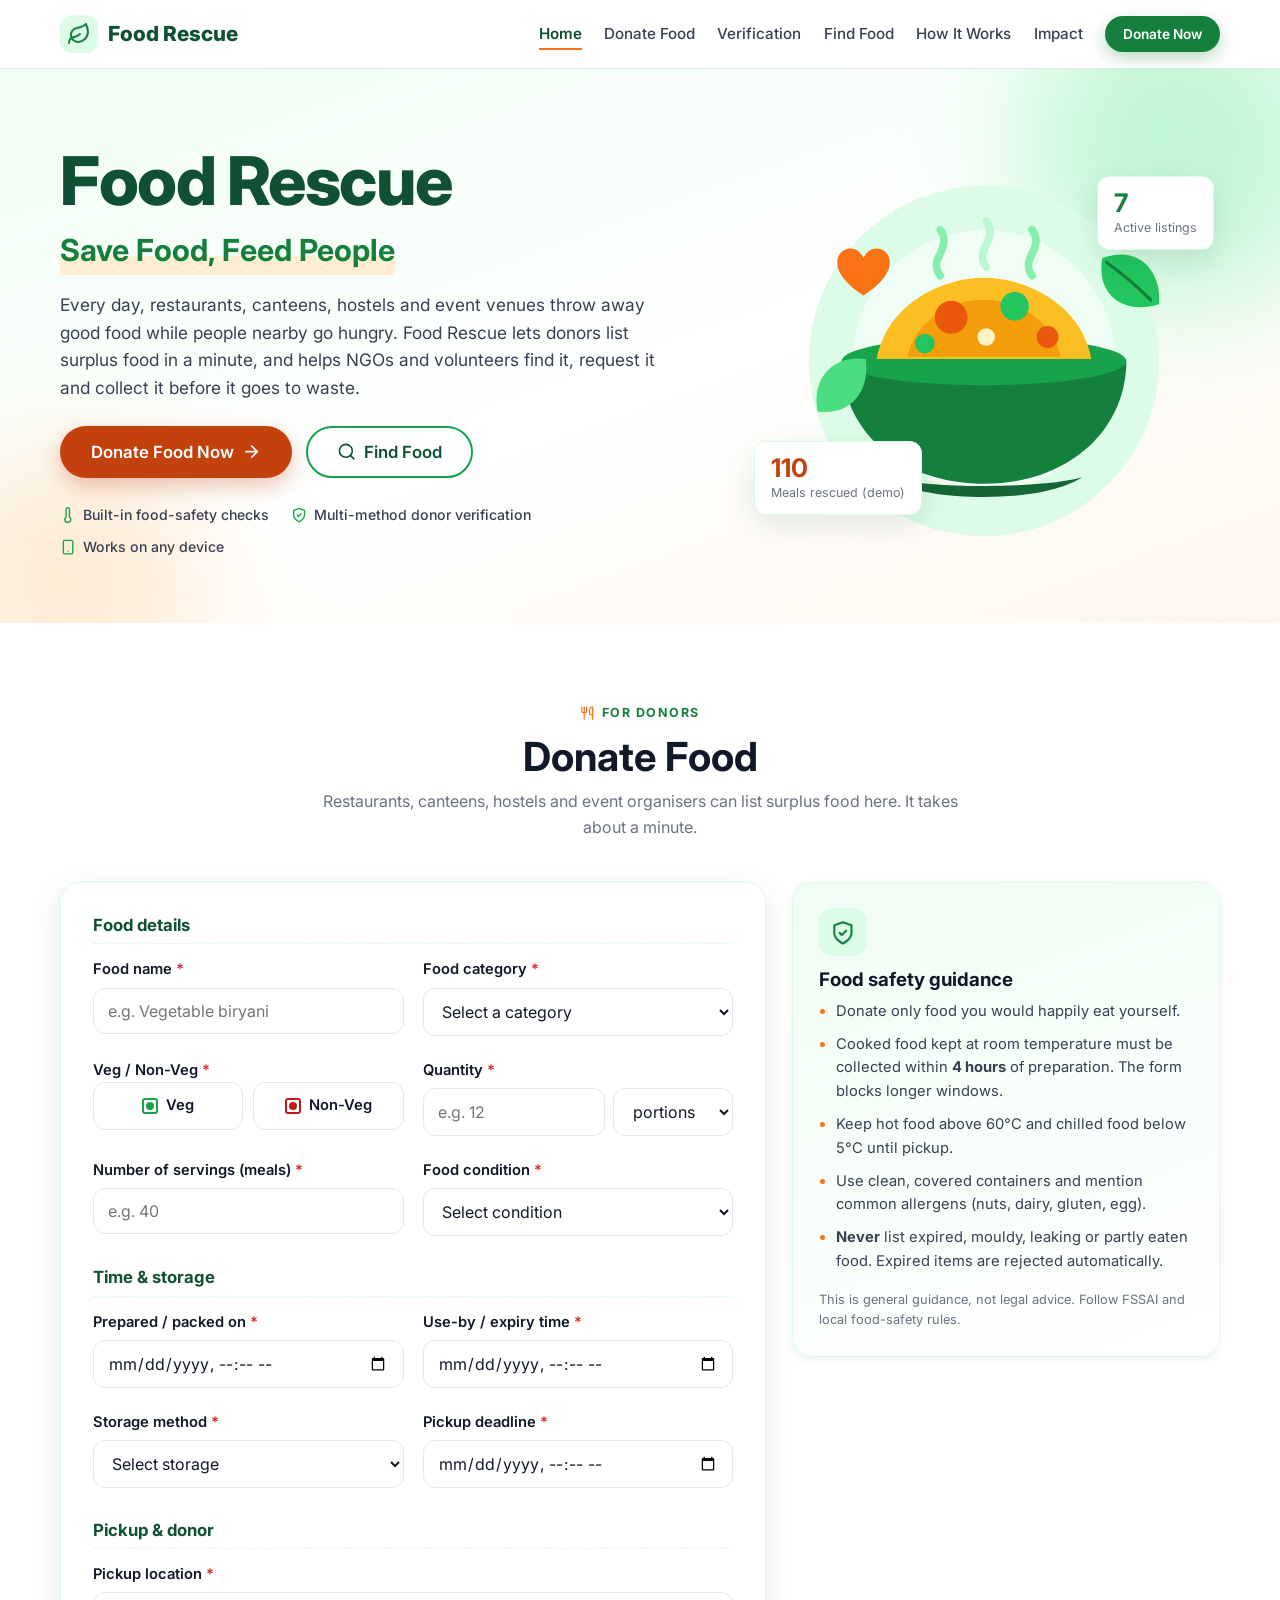
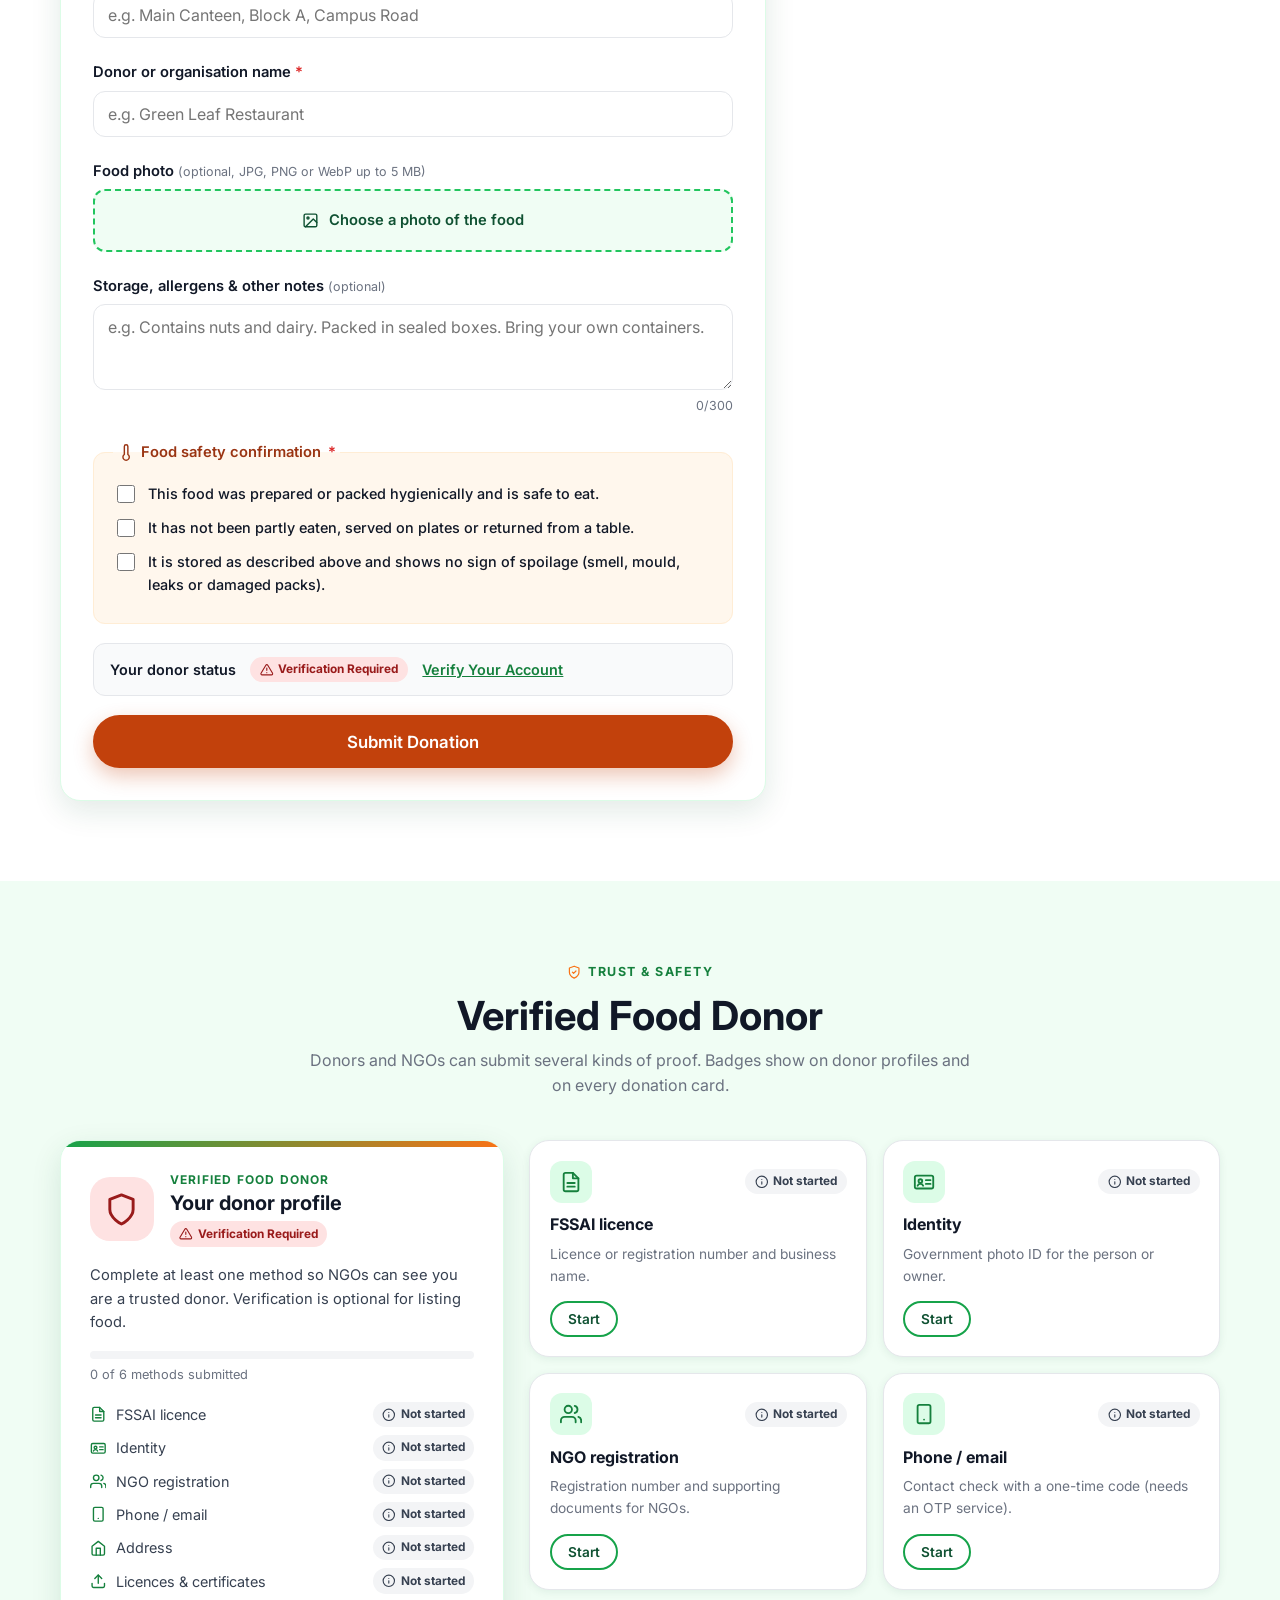
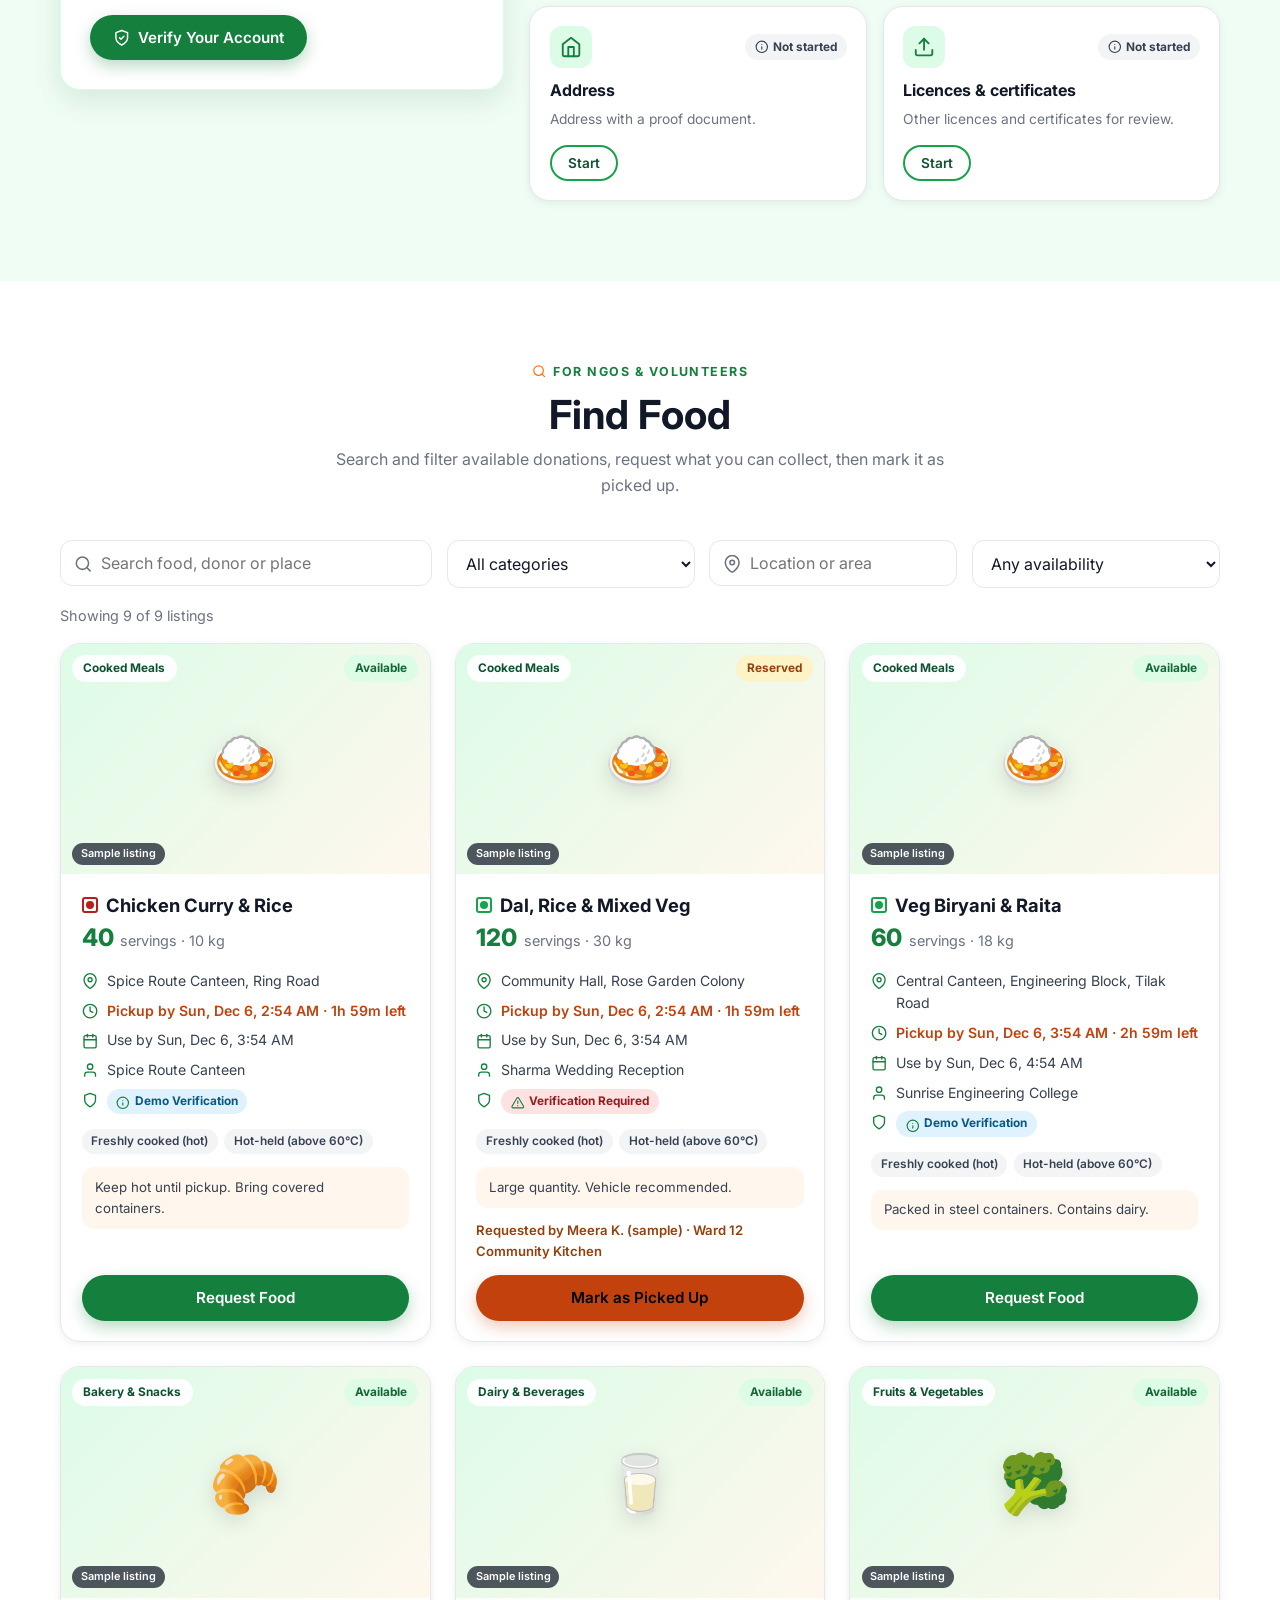
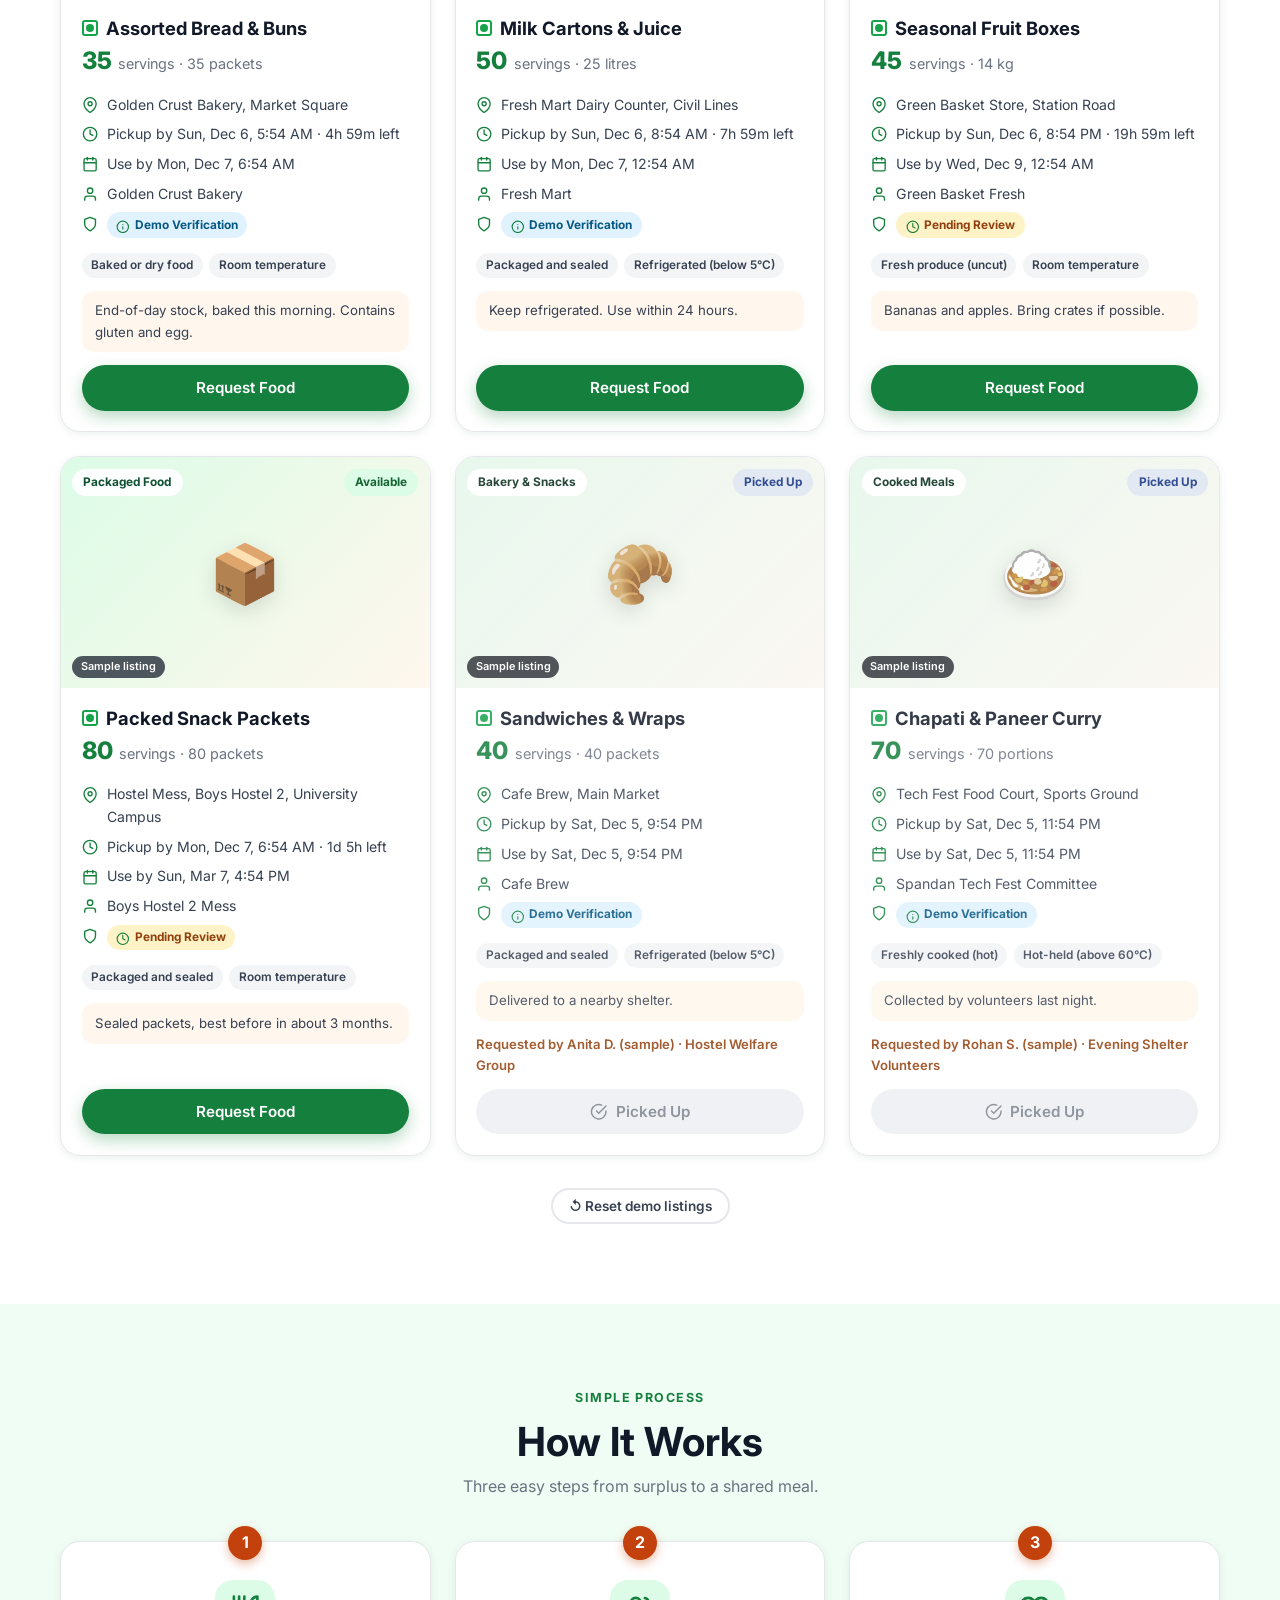
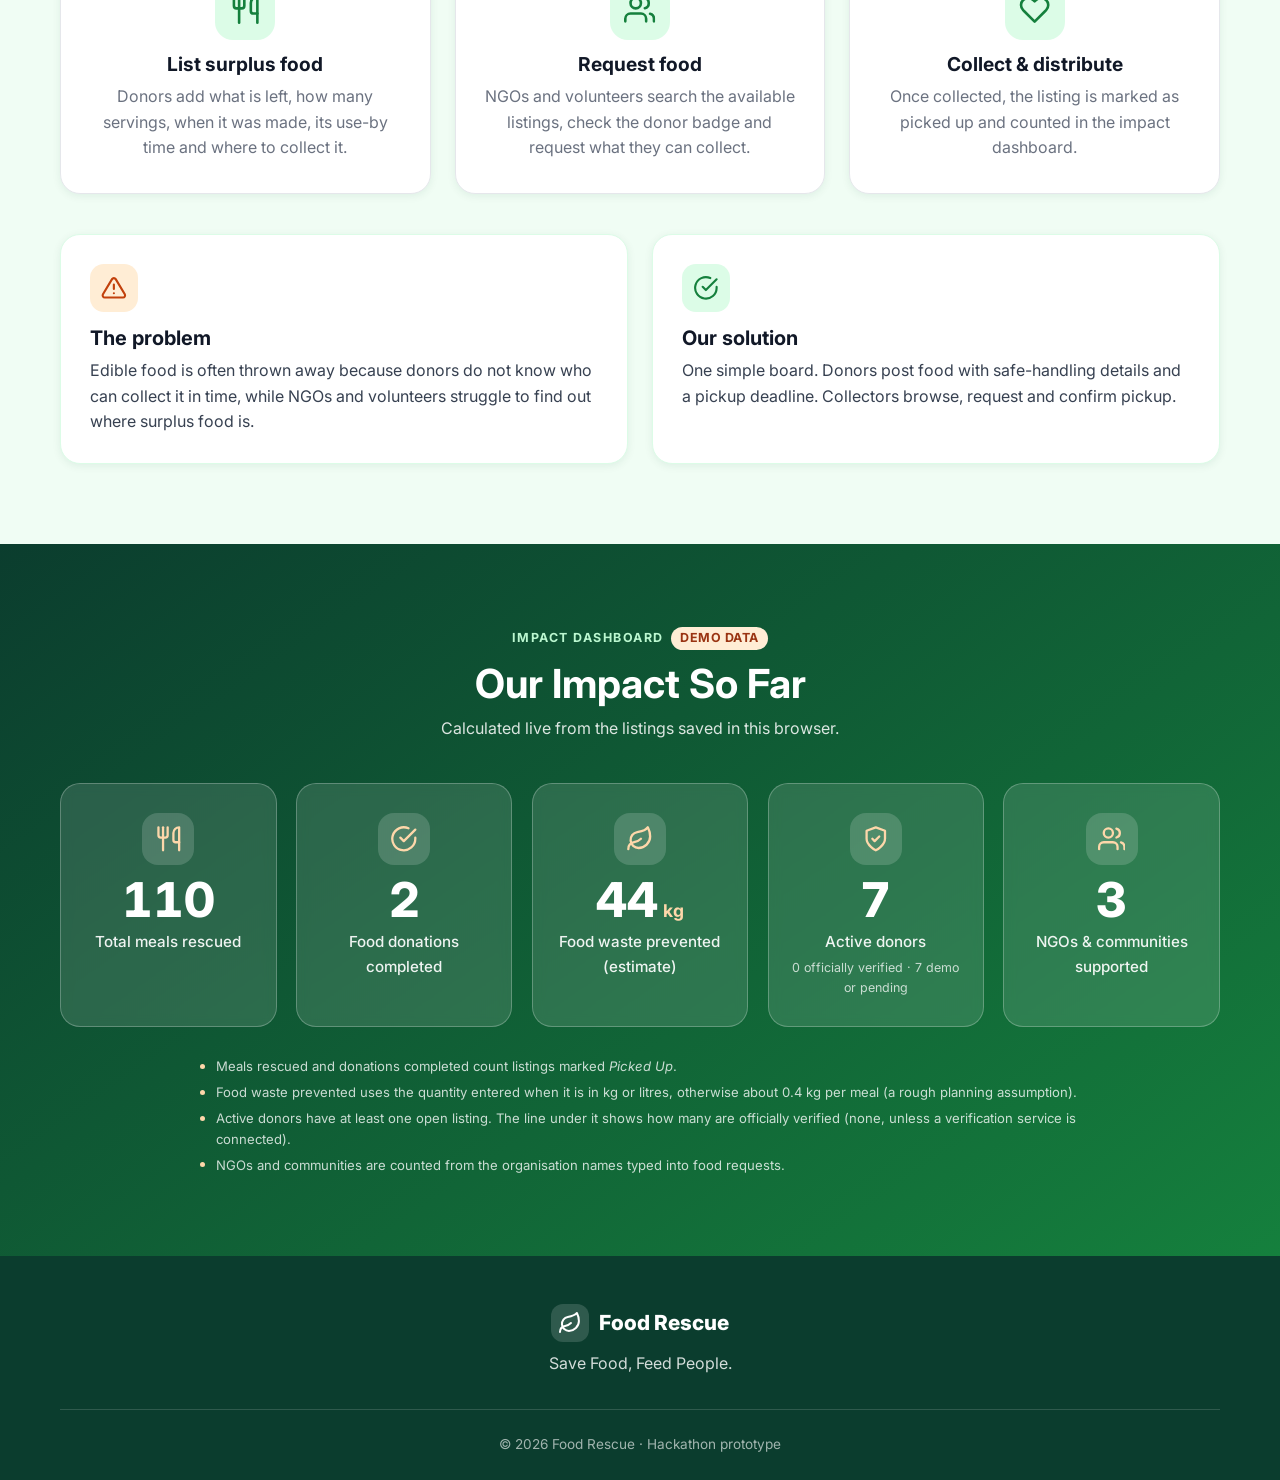
==== index.html @ 9714d9f7 "Add files via upload" ====
<!DOCTYPE html>
<html lang="en">
<head>
  <meta charset="UTF-8" />
  <meta name="viewport" content="width=device-width, initial-scale=1.0" />
  <meta name="description" content="Food Rescue - donate surplus food, verify donors and help NGOs and volunteers find food to collect. Save Food, Feed People." />
  <meta name="theme-color" content="#15803d" />
  <title>Food Rescue | Save Food, Feed People</title>

  <!-- Optional font (falls back to system fonts if offline) -->
  <link rel="preconnect" href="https://fonts.googleapis.com" />
  <link rel="preconnect" href="https://fonts.gstatic.com" crossorigin />
  <link href="https://fonts.googleapis.com/css2?family=Inter:wght@400;500;600;700;800&display=swap" rel="stylesheet" />

  <link rel="stylesheet" href="style.css" />
  <noscript><style>.reveal { opacity: 1; transform: none; }</style></noscript>
</head>
<body>

  <!-- ============ ICON SPRITE (one consistent icon set, used via <use href="#i-name">) ============ -->
  <svg width="0" height="0" style="position:absolute" aria-hidden="true" focusable="false">
    <symbol id="i-leaf" viewBox="0 0 24 24"><path d="M11 20A7 7 0 0 1 9.8 6.1C15.5 5 17 4.48 19 2c1 2 2 4.18 2 8 0 5.5-4.78 10-10 10z"/><path d="M2 21c0-3 1.85-5.36 5.08-6C9.5 14.52 12 13 13 12"/></symbol>
    <symbol id="i-utensils" viewBox="0 0 24 24"><path d="M3 2v7c0 1.1.9 2 2 2h4a2 2 0 0 0 2-2V2"/><path d="M7 2v20"/><path d="M21 15V2a5 5 0 0 0-5 5v6c0 1.1.9 2 2 2h3z"/><path d="M21 15v7"/></symbol>
    <symbol id="i-map-pin" viewBox="0 0 24 24"><path d="M21 10c0 7-9 13-9 13s-9-6-9-13a9 9 0 0 1 18 0z"/><circle cx="12" cy="10" r="3"/></symbol>
    <symbol id="i-clock" viewBox="0 0 24 24"><circle cx="12" cy="12" r="10"/><polyline points="12 6 12 12 16 14"/></symbol>
    <symbol id="i-calendar" viewBox="0 0 24 24"><rect x="3" y="4" width="18" height="18" rx="2"/><line x1="16" y1="2" x2="16" y2="6"/><line x1="8" y1="2" x2="8" y2="6"/><line x1="3" y1="10" x2="21" y2="10"/></symbol>
    <symbol id="i-user" viewBox="0 0 24 24"><path d="M20 21v-2a4 4 0 0 0-4-4H8a4 4 0 0 0-4 4v2"/><circle cx="12" cy="7" r="4"/></symbol>
    <symbol id="i-users" viewBox="0 0 24 24"><path d="M17 21v-2a4 4 0 0 0-4-4H5a4 4 0 0 0-4 4v2"/><circle cx="9" cy="7" r="4"/><path d="M23 21v-2a4 4 0 0 0-3-3.87"/><path d="M16 3.13a4 4 0 0 1 0 7.75"/></symbol>
    <symbol id="i-search" viewBox="0 0 24 24"><circle cx="11" cy="11" r="8"/><line x1="21" y1="21" x2="16.65" y2="16.65"/></symbol>
    <symbol id="i-check-circle" viewBox="0 0 24 24"><path d="M22 11.08V12a10 10 0 1 1-5.93-9.14"/><polyline points="22 4 12 14.01 9 11.01"/></symbol>
    <symbol id="i-shield" viewBox="0 0 24 24"><path d="M12 22s8-4 8-10V5l-8-3-8 3v7c0 6 8 10 8 10z"/></symbol>
    <symbol id="i-shield-check" viewBox="0 0 24 24"><path d="M12 22s8-4 8-10V5l-8-3-8 3v7c0 6 8 10 8 10z"/><polyline points="9 12 11 14 15 10"/></symbol>
    <symbol id="i-alert-triangle" viewBox="0 0 24 24"><path d="M10.29 3.86L1.82 18a2 2 0 0 0 1.71 3h16.94a2 2 0 0 0 1.71-3L13.71 3.86a2 2 0 0 0-3.42 0z"/><line x1="12" y1="9" x2="12" y2="13"/><line x1="12" y1="17" x2="12.01" y2="17"/></symbol>
    <symbol id="i-heart" viewBox="0 0 24 24"><path d="M20.84 4.61a5.5 5.5 0 0 0-7.78 0L12 5.67l-1.06-1.06a5.5 5.5 0 0 0-7.78 7.78l1.06 1.06L12 21.23l7.78-7.78 1.06-1.06a5.5 5.5 0 0 0 0-7.78z"/></symbol>
    <symbol id="i-upload" viewBox="0 0 24 24"><path d="M21 15v4a2 2 0 0 1-2 2H5a2 2 0 0 1-2-2v-4"/><polyline points="17 8 12 3 7 8"/><line x1="12" y1="3" x2="12" y2="15"/></symbol>
    <symbol id="i-file-text" viewBox="0 0 24 24"><path d="M14 2H6a2 2 0 0 0-2 2v16a2 2 0 0 0 2 2h12a2 2 0 0 0 2-2V8z"/><polyline points="14 2 14 8 20 8"/><line x1="16" y1="13" x2="8" y2="13"/><line x1="16" y1="17" x2="8" y2="17"/></symbol>
    <symbol id="i-smartphone" viewBox="0 0 24 24"><rect x="5" y="2" width="14" height="20" rx="2"/><line x1="12" y1="18" x2="12.01" y2="18"/></symbol>
    <symbol id="i-home" viewBox="0 0 24 24"><path d="M3 9l9-7 9 7v11a2 2 0 0 1-2 2H5a2 2 0 0 1-2-2z"/><polyline points="9 22 9 12 15 12 15 22"/></symbol>
    <symbol id="i-briefcase" viewBox="0 0 24 24"><rect x="2" y="7" width="20" height="14" rx="2"/><path d="M16 21V5a2 2 0 0 0-2-2h-4a2 2 0 0 0-2 2v16"/></symbol>
    <symbol id="i-id-card" viewBox="0 0 24 24"><rect x="2" y="5" width="20" height="14" rx="2"/><circle cx="8" cy="11" r="2"/><path d="M5 16c.5-1.5 1.7-2 3-2s2.5.5 3 2"/><line x1="14" y1="10" x2="19" y2="10"/><line x1="14" y1="14" x2="19" y2="14"/></symbol>
    <symbol id="i-x" viewBox="0 0 24 24"><line x1="18" y1="6" x2="6" y2="18"/><line x1="6" y1="6" x2="18" y2="18"/></symbol>
    <symbol id="i-package" viewBox="0 0 24 24"><path d="M21 16V8a2 2 0 0 0-1-1.73l-7-4a2 2 0 0 0-2 0l-7 4A2 2 0 0 0 3 8v8a2 2 0 0 0 1 1.73l7 4a2 2 0 0 0 2 0l7-4A2 2 0 0 0 21 16z"/><polyline points="3.27 6.96 12 12.01 20.73 6.96"/><line x1="12" y1="22.08" x2="12" y2="12"/></symbol>
    <symbol id="i-info" viewBox="0 0 24 24"><circle cx="12" cy="12" r="10"/><line x1="12" y1="16" x2="12" y2="12"/><line x1="12" y1="8" x2="12.01" y2="8"/></symbol>
    <symbol id="i-thermometer" viewBox="0 0 24 24"><path d="M14 14.76V3.5a2.5 2.5 0 0 0-5 0v11.26a4.5 4.5 0 1 0 5 0z"/></symbol>
    <symbol id="i-image" viewBox="0 0 24 24"><rect x="3" y="3" width="18" height="18" rx="2"/><circle cx="8.5" cy="8.5" r="1.5"/><polyline points="21 15 16 10 5 21"/></symbol>
    <symbol id="i-arrow-right" viewBox="0 0 24 24"><line x1="5" y1="12" x2="19" y2="12"/><polyline points="12 5 19 12 12 19"/></symbol>
    <symbol id="i-mail" viewBox="0 0 24 24"><path d="M4 4h16c1.1 0 2 .9 2 2v12c0 1.1-.9 2-2 2H4c-1.1 0-2-.9-2-2V6c0-1.1.9-2 2-2z"/><polyline points="22,6 12,13 2,6"/></symbol>
  </svg>

  <a class="skip-link" href="#main">Skip to main content</a>

  <!-- ============ NAVBAR ============ -->
  <header class="navbar" id="top">
    <div class="container nav-inner">
      <a href="#top" class="brand" aria-label="Food Rescue home">
        <span class="brand-icon" aria-hidden="true"><svg class="icon"><use href="#i-leaf"></use></svg></span>
        <span class="brand-name">Food Rescue</span>
      </a>

      <button class="nav-toggle" id="navToggle" aria-label="Toggle navigation menu" aria-expanded="false" aria-controls="navLinks">
        <span></span><span></span><span></span>
      </button>

      <nav class="nav-links" id="navLinks" aria-label="Main navigation">
        <a href="#home">Home</a>
        <a href="#donate">Donate Food</a>
        <a href="#verify">Verification</a>
        <a href="#find">Find Food</a>
        <a href="#how">How It Works</a>
        <a href="#impact">Impact</a>
        <a href="#donate" class="btn btn-primary btn-sm nav-cta">Donate Now</a>
      </nav>
    </div>
  </header>

  <main id="main">

    <!-- ============ HERO ============ -->
    <section class="hero" id="home" aria-labelledby="heroTitle">
      <div class="hero-blob blob-1" aria-hidden="true"></div>
      <div class="hero-blob blob-2" aria-hidden="true"></div>
      <div class="container hero-inner">
        <div class="hero-text reveal">
          <h1 id="heroTitle">Food Rescue</h1>
          <p class="tagline">Save Food, Feed People</p>
          <p class="hero-desc">
            Every day, restaurants, canteens, hostels and event venues throw away good food while people
            nearby go hungry. Food Rescue lets donors list surplus food in a minute, and helps NGOs and
            volunteers find it, request it and collect it before it goes to waste.
          </p>
          <div class="hero-actions">
            <a href="#donate" class="btn btn-accent btn-lg">Donate Food Now
              <svg class="icon" aria-hidden="true"><use href="#i-arrow-right"></use></svg></a>
            <a href="#find" class="btn btn-outline btn-lg">
              <svg class="icon" aria-hidden="true"><use href="#i-search"></use></svg> Find Food</a>
          </div>
          <ul class="trust-row" aria-label="Highlights">
            <li><svg class="icon" aria-hidden="true"><use href="#i-thermometer"></use></svg> Built-in food-safety checks</li>
            <li><svg class="icon" aria-hidden="true"><use href="#i-shield-check"></use></svg> Multi-method donor verification</li>
            <li><svg class="icon" aria-hidden="true"><use href="#i-smartphone"></use></svg> Works on any device</li>
          </ul>
        </div>

        <div class="hero-visual reveal" aria-label="Live summary">
          <!-- Food bowl illustration -->
          <svg viewBox="0 0 420 360" role="img" aria-label="Illustration of a bowl of food with leaves and a heart">
            <circle cx="210" cy="190" r="160" fill="#dcfce7"/>
            <circle cx="210" cy="190" r="120" fill="#f0fdf4"/>
            <!-- steam -->
            <path d="M170 112c-12-16 12-24 0-42" stroke="#86efac" stroke-width="7" fill="none" stroke-linecap="round"/>
            <path d="M212 104c-12-16 12-24 0-42" stroke="#bbf7d0" stroke-width="7" fill="none" stroke-linecap="round"/>
            <path d="M254 112c-12-16 12-24 0-42" stroke="#86efac" stroke-width="7" fill="none" stroke-linecap="round"/>
            <!-- bowl -->
            <path d="M80 190h260c0 62-52 112-130 112S80 252 80 190z" fill="#15803d"/>
            <path d="M120 296c24 14 56 18 90 18s66-4 90-18c-24 6-56 8-90 8s-66-2-90-8z" fill="#166534"/>
            <ellipse cx="210" cy="190" rx="130" ry="22" fill="#16a34a"/>
            <!-- food -->
            <path d="M112 188c10-52 62-74 98-74s88 22 98 74z" fill="#fbbf24"/>
            <path d="M140 186c8-34 40-52 70-52s62 18 70 52z" fill="#f59e0b"/>
            <circle cx="180" cy="150" r="15" fill="#ea580c"/>
            <circle cx="238" cy="140" r="13" fill="#22c55e"/>
            <circle cx="268" cy="168" r="10" fill="#ea580c"/>
            <circle cx="156" cy="174" r="9" fill="#22c55e"/>
            <circle cx="212" cy="168" r="8" fill="#fef3c7"/>
            <!-- leaves -->
            <path d="M318 96c32-12 54 10 52 42-32 10-58-8-52-42z" fill="#22c55e"/>
            <path d="M322 100c14 10 28 22 40 34" stroke="#15803d" stroke-width="3" fill="none" stroke-linecap="round"/>
            <path d="M58 236c-6-30 14-52 44-48 4 30-14 52-44 48z" fill="#4ade80"/>
            <!-- heart -->
            <path d="M76 100c0-14 18-18 24-4 6-14 24-10 24 4 0 16-24 30-24 30S76 116 76 100z" fill="#f97316"/>
          </svg>

          <div class="float-chip chip-a">
            <strong data-stat="active">0</strong>
            <span>Active listings</span>
          </div>
          <div class="float-chip chip-b">
            <strong data-stat="mealsRescued">0</strong>
            <span>Meals rescued (demo)</span>
          </div>
        </div>
      </div>
    </section>

    <!-- ============ DONATE FOOD (moved to the top) ============ -->
    <section class="section" id="donate" aria-labelledby="donateTitle">
      <div class="container">
        <header class="section-head reveal">
          <span class="eyebrow"><svg class="icon" aria-hidden="true"><use href="#i-utensils"></use></svg> For donors</span>
          <h2 id="donateTitle">Donate Food</h2>
          <p>Restaurants, canteens, hostels and event organisers can list surplus food here. It takes about a minute.</p>
        </header>

        <div class="donate-layout">
          <form id="donateForm" class="form-card reveal" novalidate>
            <div class="form-success" id="donateSuccess" role="status" hidden>
              <svg class="icon" aria-hidden="true"><use href="#i-check-circle"></use></svg>
              <span>Your donation is listed and now appears in <a href="#find">Find Food</a>.</span>
            </div>

            <h3 class="form-title">Food details</h3>
            <div class="form-grid">
              <div class="field">
                <label for="foodName">Food name <span class="req" aria-hidden="true">*</span></label>
                <input type="text" id="foodName" name="foodName" placeholder="e.g. Vegetable biryani" maxlength="60" autocomplete="off" required />
                <small class="error"></small>
              </div>

              <div class="field">
                <label for="category">Food category <span class="req" aria-hidden="true">*</span></label>
                <select id="category" name="category" required>
                  <option value="">Select a category</option>
                  <option>Cooked Meals</option>
                  <option>Bakery &amp; Snacks</option>
                  <option>Fruits &amp; Vegetables</option>
                  <option>Packaged Food</option>
                  <option>Dairy &amp; Beverages</option>
                </select>
                <small class="error"></small>
              </div>

              <fieldset class="field">
                <legend>Veg / Non-Veg <span class="req" aria-hidden="true">*</span></legend>
                <div class="segmented">
                  <input type="radio" id="dietVeg" name="diet" value="veg" />
                  <label for="dietVeg"><span class="veg-mark veg" aria-hidden="true"></span> Veg</label>
                  <input type="radio" id="dietNonveg" name="diet" value="nonveg" />
                  <label for="dietNonveg"><span class="veg-mark nonveg" aria-hidden="true"></span> Non-Veg</label>
                </div>
                <small class="error"></small>
              </fieldset>

              <div class="field">
                <label for="quantityAmount">Quantity <span class="req" aria-hidden="true">*</span></label>
                <div class="input-pair">
                  <input type="number" id="quantityAmount" name="quantityAmount" placeholder="e.g. 12" min="0" step="any" inputmode="decimal" required />
                  <select id="quantityUnit" name="quantityUnit" aria-label="Quantity unit">
                    <option value="portions">portions</option>
                    <option value="kg">kg</option>
                    <option value="litres">litres</option>
                    <option value="packets">packets</option>
                    <option value="trays">trays</option>
                  </select>
                </div>
                <small class="error"></small>
              </div>

              <div class="field">
                <label for="servings">Number of servings (meals) <span class="req" aria-hidden="true">*</span></label>
                <input type="number" id="servings" name="servings" placeholder="e.g. 40" min="1" max="5000" step="1" inputmode="numeric" required />
                <small class="error"></small>
              </div>

              <div class="field">
                <label for="condition">Food condition <span class="req" aria-hidden="true">*</span></label>
                <select id="condition" name="condition" required>
                  <option value="">Select condition</option>
                  <option value="hot">Freshly cooked (hot)</option>
                  <option value="cooled">Cooked and cooled</option>
                  <option value="sealed">Packaged and sealed</option>
                  <option value="produce">Fresh produce (uncut)</option>
                  <option value="dry">Baked or dry food</option>
                </select>
                <small class="error"></small>
              </div>
            </div>

            <h3 class="form-title">Time &amp; storage</h3>
            <div class="form-grid">
              <div class="field">
                <label for="preparedAt">Prepared / packed on <span class="req" aria-hidden="true">*</span></label>
                <input type="datetime-local" id="preparedAt" name="preparedAt" required />
                <small class="error"></small>
              </div>

              <div class="field">
                <label for="expiresAt">Use-by / expiry time <span class="req" aria-hidden="true">*</span></label>
                <input type="datetime-local" id="expiresAt" name="expiresAt" required />
                <small class="error"></small>
              </div>

              <div class="field">
                <label for="storage">Storage method <span class="req" aria-hidden="true">*</span></label>
                <select id="storage" name="storage" required>
                  <option value="">Select storage</option>
                  <option value="hot">Hot-held (above 60°C)</option>
                  <option value="chilled">Refrigerated (below 5°C)</option>
                  <option value="room">Room temperature</option>
                  <option value="frozen">Frozen</option>
                </select>
                <small class="error"></small>
              </div>

              <div class="field">
                <label for="deadline">Pickup deadline <span class="req" aria-hidden="true">*</span></label>
                <input type="datetime-local" id="deadline" name="deadline" required />
                <small class="error"></small>
              </div>
            </div>

            <h3 class="form-title">Pickup &amp; donor</h3>
            <div class="form-grid">
              <div class="field full">
                <label for="location">Pickup location <span class="req" aria-hidden="true">*</span></label>
                <input type="text" id="location" name="location" placeholder="e.g. Main Canteen, Block A, Campus Road" maxlength="100" autocomplete="street-address" required />
                <small class="error"></small>
              </div>

              <div class="field full">
                <label for="donor">Donor or organisation name <span class="req" aria-hidden="true">*</span></label>
                <input type="text" id="donor" name="donor" placeholder="e.g. Green Leaf Restaurant" maxlength="60" autocomplete="organization" required />
                <small class="error"></small>
              </div>

              <div class="field full">
                <label for="foodImage">Food photo <span class="optional">(optional, JPG, PNG or WebP up to 5 MB)</span></label>
                <label class="file-drop" for="foodImage">
                  <svg class="icon" aria-hidden="true"><use href="#i-image"></use></svg>
                  <span>Choose a photo of the food</span>
                </label>
                <input type="file" id="foodImage" name="foodImage" accept="image/jpeg,image/png,image/webp" class="visually-hidden" />
                <div class="image-preview" id="imagePreview" hidden>
                  <img alt="Preview of the selected food photo" />
                  <button type="button" class="btn btn-ghost btn-sm" id="removeImage">Remove photo</button>
                </div>
                <small class="error"></small>
              </div>

              <div class="field full">
                <label for="notes">Storage, allergens &amp; other notes <span class="optional">(optional)</span></label>
                <textarea id="notes" name="notes" rows="3" maxlength="300" placeholder="e.g. Contains nuts and dairy. Packed in sealed boxes. Bring your own containers."></textarea>
                <small class="hint"><span id="notesCount">0</span>/300</small>
              </div>
            </div>

            <fieldset class="field safety-box">
              <legend><svg class="icon" aria-hidden="true"><use href="#i-thermometer"></use></svg> Food safety confirmation <span class="req" aria-hidden="true">*</span></legend>
              <label class="check"><input type="checkbox" id="safetyFresh" name="safetyFresh" />
                <span>This food was prepared or packed hygienically and is safe to eat.</span></label>
              <label class="check"><input type="checkbox" id="safetyNotServed" name="safetyNotServed" />
                <span>It has not been partly eaten, served on plates or returned from a table.</span></label>
              <label class="check"><input type="checkbox" id="safetyStored" name="safetyStored" />
                <span>It is stored as described above and shows no sign of spoilage (smell, mould, leaks or damaged packs).</span></label>
              <small class="error"></small>
            </fieldset>

            <div class="donor-status" id="donorStatus" aria-live="polite"></div>

            <button type="submit" class="btn btn-accent btn-lg btn-block" id="submitBtn">Submit Donation</button>
          </form>

          <aside class="guide-card reveal" aria-labelledby="guideTitle">
            <div class="guide-icon" aria-hidden="true"><svg class="icon"><use href="#i-shield-check"></use></svg></div>
            <h3 id="guideTitle">Food safety guidance</h3>
            <ul class="guide-list">
              <li>Donate only food you would happily eat yourself.</li>
              <li>Cooked food kept at room temperature must be collected within <strong>4 hours</strong> of preparation. The form blocks longer windows.</li>
              <li>Keep hot food above 60°C and chilled food below 5°C until pickup.</li>
              <li>Use clean, covered containers and mention common allergens (nuts, dairy, gluten, egg).</li>
              <li><strong>Never</strong> list expired, mouldy, leaking or partly eaten food. Expired items are rejected automatically.</li>
            </ul>
            <p class="guide-note">This is general guidance, not legal advice. Follow FSSAI and local food-safety rules.</p>
          </aside>
        </div>
      </div>
    </section>

    <!-- ============ VERIFIED FOOD DONOR ============ -->
    <section class="section section-alt" id="verify" aria-labelledby="verifyTitle">
      <div class="container">
        <header class="section-head reveal">
          <span class="eyebrow"><svg class="icon" aria-hidden="true"><use href="#i-shield-check"></use></svg> Trust &amp; safety</span>
          <h2 id="verifyTitle">Verified Food Donor</h2>
          <p>Donors and NGOs can submit several kinds of proof. Badges show on donor profiles and on every donation card.</p>
        </header>

        <div class="verify-layout">
          <article class="trust-card reveal" id="trustCard" aria-live="polite"></article>
          <div class="method-grid" id="methodGrid"></div>
        </div>
      </div>
    </section>

    <!-- ============ FIND FOOD ============ -->
    <section class="section" id="find" aria-labelledby="findTitle">
      <div class="container">
        <header class="section-head reveal">
          <span class="eyebrow"><svg class="icon" aria-hidden="true"><use href="#i-search"></use></svg> For NGOs &amp; volunteers</span>
          <h2 id="findTitle">Find Food</h2>
          <p>Search and filter available donations, request what you can collect, then mark it as picked up.</p>
        </header>

        <div class="toolbar reveal">
          <div class="search-wrap">
            <svg class="icon" aria-hidden="true"><use href="#i-search"></use></svg>
            <input type="search" id="searchInput" placeholder="Search food, donor or place" aria-label="Search listings" />
          </div>
          <select id="categoryFilter" aria-label="Filter by category">
            <option value="all">All categories</option>
            <option>Cooked Meals</option>
            <option>Bakery &amp; Snacks</option>
            <option>Fruits &amp; Vegetables</option>
            <option>Packaged Food</option>
            <option>Dairy &amp; Beverages</option>
          </select>
          <div class="search-wrap">
            <svg class="icon" aria-hidden="true"><use href="#i-map-pin"></use></svg>
            <input type="search" id="locationFilter" placeholder="Location or area" aria-label="Filter by location" />
          </div>
          <select id="statusFilter" aria-label="Filter by availability">
            <option value="all">Any availability</option>
            <option value="Available">Available</option>
            <option value="Reserved">Reserved</option>
            <option value="Picked Up">Picked Up</option>
            <option value="soon">Expiring within 3 hours</option>
          </select>
        </div>

        <p class="result-count" id="resultCount" aria-live="polite"></p>

        <div class="cards-grid" id="listings"></div>

        <!-- Empty state -->
        <div class="empty-state" id="emptyState" hidden>
          <div class="empty-icon" aria-hidden="true"><svg class="icon"><use href="#i-package"></use></svg></div>
          <h3 id="emptyTitle">No matching food right now</h3>
          <p id="emptyText">Try a different search or filter, or donate some food to get things started.</p>
          <div class="empty-actions">
            <button type="button" class="btn btn-outline" id="clearFilters">Clear filters</button>
            <a href="#donate" class="btn btn-primary">Donate Food</a>
          </div>
        </div>

        <div class="demo-tools">
          <button type="button" class="btn btn-ghost btn-sm" id="resetDemo">↺ Reset demo listings</button>
        </div>
      </div>
    </section>

    <!-- ============ HOW IT WORKS ============ -->
    <section class="section section-alt" id="how" aria-labelledby="howTitle">
      <div class="container">
        <header class="section-head reveal">
          <span class="eyebrow">Simple process</span>
          <h2 id="howTitle">How It Works</h2>
          <p>Three easy steps from surplus to a shared meal.</p>
        </header>

        <ol class="steps">
          <li class="step-card reveal">
            <span class="step-num">1</span>
            <div class="step-icon" aria-hidden="true"><svg class="icon"><use href="#i-utensils"></use></svg></div>
            <h3>List surplus food</h3>
            <p>Donors add what is left, how many servings, when it was made, its use-by time and where to collect it.</p>
          </li>
          <li class="step-card reveal">
            <span class="step-num">2</span>
            <div class="step-icon" aria-hidden="true"><svg class="icon"><use href="#i-users"></use></svg></div>
            <h3>Request food</h3>
            <p>NGOs and volunteers search the available listings, check the donor badge and request what they can collect.</p>
          </li>
          <li class="step-card reveal">
            <span class="step-num">3</span>
            <div class="step-icon" aria-hidden="true"><svg class="icon"><use href="#i-heart"></use></svg></div>
            <h3>Collect &amp; distribute</h3>
            <p>Once collected, the listing is marked as picked up and counted in the impact dashboard.</p>
          </li>
        </ol>

        <div class="two-col problem-solution">
          <article class="info-card reveal">
            <div class="info-icon bad" aria-hidden="true"><svg class="icon"><use href="#i-alert-triangle"></use></svg></div>
            <h3>The problem</h3>
            <p>Edible food is often thrown away because donors do not know who can collect it in time, while NGOs and volunteers struggle to find out where surplus food is.</p>
          </article>
          <article class="info-card reveal">
            <div class="info-icon good" aria-hidden="true"><svg class="icon"><use href="#i-check-circle"></use></svg></div>
            <h3>Our solution</h3>
            <p>One simple board. Donors post food with safe-handling details and a pickup deadline. Collectors browse, request and confirm pickup.</p>
          </article>
        </div>
      </div>
    </section>

    <!-- ============ IMPACT DASHBOARD (moved to the bottom) ============ -->
    <section class="section section-green" id="impact" aria-labelledby="impactTitle">
      <div class="container">
        <header class="section-head light reveal">
          <span class="eyebrow">Impact dashboard <span class="demo-pill">Demo data</span></span>
          <h2 id="impactTitle">Our Impact So Far</h2>
          <p>Calculated live from the listings saved in this browser.</p>
        </header>

        

        <div class="stats-grid">
          <div class="stat-card reveal">
            <div class="stat-icon" aria-hidden="true"><svg class="icon"><use href="#i-utensils"></use></svg></div>
            <div class="stat-value"><span class="stat-number" data-stat="mealsRescued">0</span></div>
            <span class="stat-label">Total meals rescued</span>
          </div>
          <div class="stat-card reveal">
            <div class="stat-icon" aria-hidden="true"><svg class="icon"><use href="#i-check-circle"></use></svg></div>
            <div class="stat-value"><span class="stat-number" data-stat="completed">0</span></div>
            <span class="stat-label">Food donations completed</span>
          </div>
          <div class="stat-card reveal">
            <div class="stat-icon" aria-hidden="true"><svg class="icon"><use href="#i-leaf"></use></svg></div>
            <div class="stat-value"><span class="stat-number" data-stat="wasteKg">0</span><span class="stat-unit">kg</span></div>
            <span class="stat-label">Food waste prevented (estimate)</span>
          </div>
          <div class="stat-card reveal">
            <div class="stat-icon" aria-hidden="true"><svg class="icon"><use href="#i-shield-check"></use></svg></div>
            <div class="stat-value"><span class="stat-number" data-stat="donors">0</span></div>
            <span class="stat-label">Active donors</span>
            <span class="stat-sub" id="donorsSub"></span>
          </div>
          <div class="stat-card reveal">
            <div class="stat-icon" aria-hidden="true"><svg class="icon"><use href="#i-users"></use></svg></div>
            <div class="stat-value"><span class="stat-number" data-stat="communities">0</span></div>
            <span class="stat-label">NGOs &amp; communities supported</span>
          </div>
        </div>

        <ul class="stats-note">
          <li>Meals rescued and donations completed count listings marked <em>Picked Up</em>.</li>
          <li>Food waste prevented uses the quantity entered when it is in kg or litres, otherwise about 0.4 kg per meal (a rough planning assumption).</li>
          <li>Active donors have at least one open listing. The line under it shows how many are officially verified (none, unless a verification service is connected).</li>
          <li>NGOs and communities are counted from the organisation names typed into food requests.</li>
        </ul>
      </div>
    </section>
  </main>

  <!-- ============ FOOTER ============ -->
  <footer class="footer">
    <div class="container footer-inner">
      <div>
        <a href="#top" class="brand brand-light">
          <span class="brand-icon" aria-hidden="true"><svg class="icon"><use href="#i-leaf"></use></svg></span>
          <span class="brand-name">Food Rescue</span>
        </a>
        <p class="footer-tag">Save Food, Feed People.</p>
      </div>
    </div>
    <div class="container footer-note">
      <p class="copyright">© <span id="year"></span> Food Rescue · Hackathon prototype</p>
    </div>
  </footer>

  <!-- ============ VERIFICATION DIALOG ============ -->
  <dialog id="verifyDialog" aria-labelledby="verifyDialogTitle">
    <div class="dialog-head">
      <div>
        <h2 id="verifyDialogTitle">Verify Your Account</h2>
        <p>Choose any method. Each one is saved as <strong>Pending Review</strong> in this demo.</p>
      </div>
      <button type="button" class="icon-btn" data-close-dialog aria-label="Close verification form">
        <svg class="icon" aria-hidden="true"><use href="#i-x"></use></svg>
      </button>
    </div>

    <div class="dialog-body">
      <div class="field">
        <label for="acctName">Your name or organisation <span class="req" aria-hidden="true">*</span></label>
        <input type="text" id="acctName" maxlength="60" placeholder="e.g. Green Leaf Restaurant" autocomplete="organization" />
        <small class="error"></small>
      </div>

      <!-- 1. FSSAI -->
      <details class="v-panel" data-method="fssai">
        <summary>
          <svg class="icon" aria-hidden="true"><use href="#i-file-text"></use></svg>
          <span class="v-title">FSSAI licence or registration</span>
          <span data-method-badge="fssai"></span>
        </summary>
        <form data-method="fssai" novalidate>
          <p class="v-help">We only check the number's format (14 digits). We cannot confirm the licence with FSSAI in this demo, so it will stay <strong>Pending Review</strong>.</p>
          <div class="field">
            <label for="fssaiNumber">FSSAI licence / registration number <span class="req" aria-hidden="true">*</span></label>
            <input type="text" id="fssaiNumber" name="fssaiNumber" inputmode="numeric" maxlength="14" placeholder="14-digit number" autocomplete="off" />
            <small class="error"></small>
          </div>
          <div class="field">
            <label for="fssaiBusiness">Business name on the licence <span class="req" aria-hidden="true">*</span></label>
            <input type="text" id="fssaiBusiness" name="fssaiBusiness" maxlength="80" autocomplete="organization" />
            <small class="error"></small>
          </div>
          <button type="submit" class="btn btn-primary">Submit for review</button>
        </form>
      </details>

      <!-- 2. Identity -->
      <details class="v-panel" data-method="identity">
        <summary>
          <svg class="icon" aria-hidden="true"><use href="#i-id-card"></use></svg>
          <span class="v-title">Identity verification</span>
          <span data-method-badge="identity"></span>
        </summary>
        <form data-method="identity" novalidate>
          <p class="v-help">Upload a government photo ID. We do not ask for the ID number here. A real service (for example an authorised eKYC or DigiLocker provider) would be needed to check it. If you use Aadhaar, upload a masked copy.</p>
          <div class="field">
            <label for="idType">ID type <span class="req" aria-hidden="true">*</span></label>
            <select id="idType" name="idType">
              <option value="">Select ID type</option>
              <option>Aadhaar (masked copy)</option>
              <option>PAN card</option>
              <option>Driving licence</option>
              <option>Voter ID</option>
              <option>Passport</option>
            </select>
            <small class="error"></small>
          </div>
          <div class="field">
            <label for="idName">Full name as on the ID <span class="req" aria-hidden="true">*</span></label>
            <input type="text" id="idName" name="idName" maxlength="80" autocomplete="name" />
            <small class="error"></small>
          </div>
          <div class="field">
            <label for="idFile">ID photo or scan <span class="req" aria-hidden="true">*</span></label>
            <input type="file" id="idFile" name="idFile" accept="application/pdf,image/jpeg,image/png" />
            <small class="error"></small>
          </div>
          <button type="submit" class="btn btn-primary">Submit for review</button>
        </form>
      </details>

      <!-- 3. NGO -->
      <details class="v-panel" data-method="ngo">
        <summary>
          <svg class="icon" aria-hidden="true"><use href="#i-users"></use></svg>
          <span class="v-title">NGO registration (for NGOs)</span>
          <span data-method-badge="ngo"></span>
        </summary>
        <form data-method="ngo" novalidate>
          <p class="v-help">NGOs can submit their registration number and supporting documents. A reviewer would check these against the registrar's records.</p>
          <div class="field">
            <label for="ngoName">NGO name <span class="req" aria-hidden="true">*</span></label>
            <input type="text" id="ngoName" name="ngoName" maxlength="80" autocomplete="organization" />
            <small class="error"></small>
          </div>
          <div class="field">
            <label for="ngoType">Registration type <span class="req" aria-hidden="true">*</span></label>
            <select id="ngoType" name="ngoType">
              <option value="">Select type</option>
              <option>Society</option>
              <option>Trust</option>
              <option>Section 8 company</option>
              <option>Other</option>
            </select>
            <small class="error"></small>
          </div>
          <div class="field">
            <label for="ngoReg">Registration number <span class="req" aria-hidden="true">*</span></label>
            <input type="text" id="ngoReg" name="ngoReg" maxlength="40" autocomplete="off" />
            <small class="error"></small>
          </div>
          <div class="field">
            <label for="ngoFile">Registration certificate / documents <span class="req" aria-hidden="true">*</span> <span class="optional">(up to 3 files)</span></label>
            <input type="file" id="ngoFile" name="ngoFile" accept="application/pdf,image/jpeg,image/png" multiple />
            <small class="error"></small>
          </div>
          <button type="submit" class="btn btn-primary">Submit for review</button>
        </form>
      </details>

      <!-- 4. Phone / email -->
      <details class="v-panel" data-method="contact">
        <summary>
          <svg class="icon" aria-hidden="true"><use href="#i-smartphone"></use></svg>
          <span class="v-title">Phone / email (OTP)</span>
          <span data-method-badge="contact"></span>
        </summary>
        <form data-method="contact" novalidate>
          <p class="v-help">OTP codes cannot be sent in this demo because no SMS or email service is connected, so no code is checked and the contact stays <strong>Pending Review</strong>.</p>
          <fieldset class="field">
            <legend>Verify using</legend>
            <div class="segmented">
              <input type="radio" id="contactPhone" name="contactType" value="phone" checked />
              <label for="contactPhone">Phone</label>
              <input type="radio" id="contactEmail" name="contactType" value="email" />
              <label for="contactEmail">Email</label>
            </div>
          </fieldset>
          <div class="field">
            <label for="contactValue">Phone number or email <span class="req" aria-hidden="true">*</span></label>
            <input type="tel" id="contactValue" name="contactValue" placeholder="10-digit mobile number" autocomplete="tel" />
            <small class="error"></small>
          </div>
          <div class="field">
            <label for="contactOtp">One-time code</label>
            <input type="text" id="contactOtp" name="contactOtp" placeholder="Available when an OTP service is connected" disabled />
            <small class="hint">Disabled in this demo.</small>
          </div>
          <button type="submit" class="btn btn-primary">Save contact for review</button>
        </form>
      </details>

      <!-- 5. Address -->
      <details class="v-panel" data-method="address">
        <summary>
          <svg class="icon" aria-hidden="true"><use href="#i-home"></use></svg>
          <span class="v-title">Address verification</span>
          <span data-method-badge="address"></span>
        </summary>
        <form data-method="address" novalidate>
          <p class="v-help">Submit your address and a proof of address. Only the PIN code and file name are kept in this demo, not the address text.</p>
          <div class="field">
            <label for="addrText">Address <span class="req" aria-hidden="true">*</span></label>
            <textarea id="addrText" name="addrText" rows="3" maxlength="200" autocomplete="street-address"></textarea>
            <small class="error"></small>
          </div>
          <div class="field">
            <label for="addrPin">PIN code <span class="req" aria-hidden="true">*</span></label>
            <input type="text" id="addrPin" name="addrPin" inputmode="numeric" maxlength="6" autocomplete="postal-code" />
            <small class="error"></small>
          </div>
          <div class="field">
            <label for="addrProofType">Proof type <span class="req" aria-hidden="true">*</span></label>
            <select id="addrProofType" name="addrProofType">
              <option value="">Select proof</option>
              <option>Electricity or water bill</option>
              <option>Rent agreement</option>
              <option>Bank statement</option>
              <option>Business registration</option>
            </select>
            <small class="error"></small>
          </div>
          <div class="field">
            <label for="addrFile">Proof document <span class="req" aria-hidden="true">*</span></label>
            <input type="file" id="addrFile" name="addrFile" accept="application/pdf,image/jpeg,image/png" />
            <small class="error"></small>
          </div>
          <button type="submit" class="btn btn-primary">Submit for review</button>
        </form>
      </details>

      <!-- 6. Documents -->
      <details class="v-panel" data-method="documents">
        <summary>
          <svg class="icon" aria-hidden="true"><use href="#i-upload"></use></svg>
          <span class="v-title">Licences &amp; certificates</span>
          <span data-method-badge="documents"></span>
        </summary>
        <form data-method="documents" novalidate>
          <p class="v-help">Upload licences, certificates or other supporting documents for review. Files are not uploaded anywhere in this demo; only file names are saved in your browser.</p>
          <div class="field">
            <label for="docType">Document type <span class="req" aria-hidden="true">*</span></label>
            <select id="docType" name="docType">
              <option value="">Select type</option>
              <option>FSSAI certificate</option>
              <option>Shop &amp; establishment licence</option>
              <option>GST certificate</option>
              <option>Trade licence</option>
              <option>Other certificate</option>
            </select>
            <small class="error"></small>
          </div>
          <div class="field">
            <label for="docFile">Files <span class="req" aria-hidden="true">*</span> <span class="optional">(PDF, JPG or PNG, up to 3 files, 5 MB each)</span></label>
            <input type="file" id="docFile" name="docFile" accept="application/pdf,image/jpeg,image/png" multiple />
            <small class="error"></small>
          </div>
          <button type="submit" class="btn btn-primary">Submit for review</button>
        </form>
      </details>
    </div>
  </dialog>

  <!-- ============ REQUEST FOOD DIALOG ============ -->
  <dialog id="requestDialog" class="dialog-sm" aria-labelledby="requestTitle">
    <form id="requestForm" novalidate>
      <div class="dialog-head">
        <div>
          <h2 id="requestTitle">Request Food</h2>
          <p id="requestFoodName"></p>
        </div>
        <button type="button" class="icon-btn" data-close-dialog aria-label="Close request form">
          <svg class="icon" aria-hidden="true"><use href="#i-x"></use></svg>
        </button>
      </div>
      <div class="dialog-body">
        <div class="field">
          <label for="requesterName">Your name <span class="req" aria-hidden="true">*</span></label>
          <input type="text" id="requesterName" maxlength="60" autocomplete="name" />
          <small class="error"></small>
        </div>
        <div class="field">
          <label for="requesterOrg">NGO, hostel or community <span class="optional">(optional)</span></label>
          <input type="text" id="requesterOrg" maxlength="80" autocomplete="organization" />
          <small class="error"></small>
        </div>
        <p class="v-help">This request is saved only in your browser. The donor is not notified in this demo.</p>
        <div class="dialog-actions">
          <button type="button" class="btn btn-ghost" data-close-dialog>Cancel</button>
          <button type="submit" class="btn btn-primary">Reserve this food</button>
        </div>
      </div>
    </form>
  </dialog>

  <!-- Toast notifications -->
  <div class="toast-container" id="toastContainer" aria-live="polite" aria-atomic="false"></div>

  <script src="script.js"></script>
</body>
</html>
---- style.css ----
/* =========================================================
   Food Rescue - style.css
   Modern food-tech look: white base, fresh green, subtle orange.
   Responsive, accessible, no frameworks.
   ========================================================= */

/* ---------- Design tokens ---------- */
:root {
  --green-900: #0b3d2e;
  --green-800: #0f5132;
  --green-700: #15803d;
  --green-600: #16a34a;
  --green-500: #22c55e;
  --green-100: #dcfce7;
  --green-50: #f0fdf4;

  --orange-700: #c2410c;
  --orange-800: #9a3412;
  --orange-500: #f97316;
  --orange-100: #ffedd5;
  --orange-50: #fff7ed;

  --amber-100: #fef3c7;
  --amber-800: #92400e;
  --blue-100: #dbeafe;
  --blue-700: #1d4ed8;
  --sky-100: #e0f2fe;
  --sky-800: #075985;
  --red-100: #fee2e2;
  --red-600: #dc2626;
  --red-800: #991b1b;
  --gray-50: #f9fafb;
  --gray-100: #f3f4f6;
  --gray-200: #e5e7eb;
  --gray-500: #6b7280;
  --gray-700: #374151;
  --gray-900: #111827;
  --white: #ffffff;

  --radius: 20px;
  --radius-sm: 12px;
  --shadow-sm: 0 2px 8px rgba(15, 81, 50, 0.08);
  --shadow-md: 0 10px 30px rgba(15, 81, 50, 0.12);
  --shadow-lg: 0 20px 50px rgba(15, 81, 50, 0.18);
  --font: "Inter", system-ui, -apple-system, "Segoe UI", Roboto, Arial, sans-serif;
}

/* ---------- Reset / base ---------- */
*, *::before, *::after { box-sizing: border-box; }
html { scroll-behavior: smooth; scroll-padding-top: 84px; }
body {
  margin: 0;
  font-family: var(--font);
  color: var(--gray-700);
  background: var(--white);
  line-height: 1.6;
  -webkit-font-smoothing: antialiased;
}
img, svg { max-width: 100%; }
a { color: inherit; text-decoration: none; }
h1, h2, h3 { color: var(--gray-900); line-height: 1.2; margin: 0 0 0.5rem; }
p { margin: 0 0 1rem; }
ol, ul { margin: 0; padding: 0; }
ol { list-style: none; }
[hidden] { display: none !important; }
fieldset { border: 0; padding: 0; margin: 0; min-width: 0; }
legend { padding: 0; }

:focus-visible { outline: 3px solid var(--green-500); outline-offset: 2px; }

.container { width: min(1160px, 92%); margin-inline: auto; }

.visually-hidden {
  position: absolute !important;
  width: 1px; height: 1px; margin: -1px; padding: 0;
  overflow: hidden; clip: rect(0 0 0 0); white-space: nowrap; border: 0;
}
.skip-link {
  position: absolute; left: 1rem; top: -4rem; z-index: 2000;
  background: var(--green-800); color: var(--white);
  padding: 0.6rem 1rem; border-radius: var(--radius-sm); font-weight: 600;
  transition: top 0.2s;
}
.skip-link:focus { top: 1rem; }

/* ---------- Icons (one consistent line-icon set) ---------- */
.icon {
  width: 1.15em; height: 1.15em; flex: none;
  fill: none; stroke: currentColor; stroke-width: 2;
  stroke-linecap: round; stroke-linejoin: round;
  vertical-align: -0.2em;
}

/* ---------- Buttons ---------- */
.btn {
  display: inline-flex; align-items: center; justify-content: center; gap: 0.5rem;
  padding: 0.7rem 1.3rem;
  border: 2px solid transparent; border-radius: 999px;
  font: 600 0.95rem var(--font);
  cursor: pointer; text-align: center;
  transition: transform 0.2s ease, box-shadow 0.2s ease, background 0.2s ease, color 0.2s ease, border-color 0.2s ease;
}
.btn:hover:not(:disabled) { transform: translateY(-2px); }
.btn:active:not(:disabled) { transform: translateY(0); }
.btn:disabled { cursor: not-allowed; opacity: 0.65; }
.btn-primary { background: var(--green-700); color: var(--white); box-shadow: 0 6px 16px rgba(21, 128, 61, 0.3); }
.btn-primary:hover:not(:disabled) { background: var(--green-800); }
.btn-accent { background: var(--orange-700); color: var(--white); box-shadow: 0 8px 20px rgba(194, 65, 12, 0.3); }
.btn-accent:hover:not(:disabled) { background: var(--orange-800); }
.btn-outline { background: var(--white); color: var(--green-800); border-color: var(--green-600); }
.btn-outline:hover:not(:disabled) { background: var(--green-50); }
.btn-ghost { background: transparent; color: var(--gray-700); border-color: var(--gray-200); }
.btn-ghost:hover:not(:disabled) { background: var(--gray-100); }
.btn-sm { padding: 0.5rem 1rem; font-size: 0.85rem; }
.btn-lg { padding: 0.9rem 1.8rem; font-size: 1.05rem; }
.btn-block { width: 100%; }
.icon-btn {
  display: grid; place-items: center; width: 40px; height: 40px;
  background: var(--gray-100); border: 0; border-radius: 50%; cursor: pointer; color: var(--gray-700);
  transition: background 0.2s;
}
.icon-btn:hover { background: var(--gray-200); }
.link-btn {
  background: none; border: 0; padding: 0; font: 600 0.9rem var(--font);
  color: var(--green-700); text-decoration: underline; cursor: pointer;
}
.link-btn:hover { color: var(--green-900); }

/* ---------- Navbar ---------- */
.navbar {
  position: sticky; top: 0; z-index: 100;
  background: rgba(255, 255, 255, 0.92);
  backdrop-filter: blur(10px);
  border-bottom: 1px solid var(--gray-200);
}
.nav-inner { display: flex; align-items: center; justify-content: space-between; min-height: 68px; }
.brand { display: inline-flex; align-items: center; gap: 0.6rem; font-weight: 800; font-size: 1.3rem; color: var(--green-800); }
.brand-icon { display: grid; place-items: center; width: 38px; height: 38px; background: var(--green-100); border-radius: 12px; color: var(--green-700); }
.brand-light { color: var(--white); }
.brand-light .brand-icon { background: rgba(255, 255, 255, 0.15); color: var(--white); }

.nav-links { display: flex; align-items: center; gap: 1.4rem; font-weight: 500; font-size: 0.95rem; }
.nav-links a:not(.btn) { position: relative; padding: 0.25rem 0; }
.nav-links a:not(.btn)::after {
  content: ""; position: absolute; left: 0; bottom: 0;
  width: 0; height: 2px; background: var(--orange-500);
  transition: width 0.25s ease;
}
.nav-links a:not(.btn):hover::after,
.nav-links a[aria-current="true"]::after { width: 100%; }
.nav-links a[aria-current="true"]:not(.btn) { color: var(--green-800); font-weight: 600; }

.nav-toggle {
  display: none; flex-direction: column; justify-content: center; gap: 5px;
  width: 44px; height: 44px; padding: 0 11px;
  background: var(--green-50); border: 1px solid var(--green-100); border-radius: 12px; cursor: pointer;
}
.nav-toggle span { display: block; height: 2px; background: var(--green-800); border-radius: 2px; transition: transform 0.25s, opacity 0.25s; }
.nav-toggle[aria-expanded="true"] span:nth-child(1) { transform: translateY(7px) rotate(45deg); }
.nav-toggle[aria-expanded="true"] span:nth-child(2) { opacity: 0; }
.nav-toggle[aria-expanded="true"] span:nth-child(3) { transform: translateY(-7px) rotate(-45deg); }

/* ---------- Hero ---------- */
.hero {
  position: relative; overflow: hidden;
  padding: 4.5rem 0 4rem;
  background: linear-gradient(160deg, var(--green-50) 0%, var(--white) 55%, var(--orange-50) 100%);
}
.hero-blob { position: absolute; border-radius: 50%; filter: blur(60px); opacity: 0.5; z-index: 0; }
.blob-1 { width: 320px; height: 320px; background: #86efac; top: -80px; right: -60px; animation: float 9s ease-in-out infinite; }
.blob-2 { width: 260px; height: 260px; background: #fed7aa; bottom: -90px; left: -60px; animation: float 11s ease-in-out infinite reverse; }
.hero-inner { position: relative; z-index: 1; display: grid; grid-template-columns: 1.15fr 0.85fr; gap: 3rem; align-items: center; }
.pill {
  display: inline-flex; align-items: center; gap: 0.4rem;
  padding: 0.35rem 0.9rem; margin-bottom: 1rem;
  background: var(--white); color: var(--green-800);
  border: 1px solid var(--green-100); border-radius: 999px;
  font-size: 0.85rem; font-weight: 600; box-shadow: var(--shadow-sm);
}
.hero h1 { font-size: clamp(2.6rem, 6vw, 4.2rem); font-weight: 800; color: var(--green-800); letter-spacing: -0.02em; margin-bottom: 0.3rem; }
.tagline {
  display: inline-block;
  font-size: clamp(1.3rem, 3vw, 1.9rem); font-weight: 700; margin-bottom: 1rem;
  color: var(--green-700);
  background: linear-gradient(transparent 62%, var(--orange-100) 62%);
}
.hero-desc { font-size: 1.08rem; max-width: 56ch; }
.hero-actions { display: flex; flex-wrap: wrap; gap: 0.9rem; margin-top: 1.5rem; }
.trust-row { list-style: none; display: flex; flex-wrap: wrap; gap: 0.6rem 1.4rem; margin-top: 1.6rem; font-size: 0.88rem; font-weight: 500; color: var(--gray-700); }
.trust-row li { display: inline-flex; align-items: center; gap: 0.4rem; }
.trust-row .icon { color: var(--green-600); }

.hero-visual { position: relative; max-width: 460px; margin-inline: auto; width: 100%; }
.hero-visual > svg { width: 100%; height: auto; display: block; animation: float 8s ease-in-out infinite; }
.float-chip {
  position: absolute; display: flex; flex-direction: column; gap: 0.1rem;
  background: var(--white); border: 1px solid var(--green-100); border-radius: var(--radius-sm);
  padding: 0.7rem 1rem; box-shadow: var(--shadow-md);
}
.float-chip strong { font-size: 1.6rem; line-height: 1.1; color: var(--green-700); }
.float-chip span { font-size: 0.78rem; color: var(--gray-500); }
.chip-a { top: 6%; right: 0; animation: float 6s ease-in-out infinite; }
.chip-b { bottom: 8%; left: 0; animation: float 7s ease-in-out infinite reverse; }
.chip-b strong { color: var(--orange-700); }

/* ---------- Sections ---------- */
.section { padding: 5rem 0; }
.section-alt { background: var(--green-50); }
.section-green { background: linear-gradient(145deg, var(--green-900), var(--green-700)); color: var(--white); }
.section-head { text-align: center; max-width: 660px; margin: 0 auto 2.6rem; }
.section-head h2 { font-size: clamp(1.8rem, 4vw, 2.5rem); }
.section-head p { color: var(--gray-500); }
.section-head.light h2 { color: var(--white); }
.section-head.light p { color: rgba(255, 255, 255, 0.85); }
.eyebrow {
  display: inline-flex; align-items: center; gap: 0.45rem; margin-bottom: 0.6rem;
  font-size: 0.78rem; font-weight: 700; letter-spacing: 0.12em; text-transform: uppercase;
  color: var(--green-700);
}
.eyebrow .icon { color: var(--orange-500); }
.section-green .eyebrow { color: #bbf7d0; }
.demo-pill {
  background: var(--orange-100); color: var(--orange-800);
  padding: 0.1rem 0.6rem; border-radius: 999px; letter-spacing: 0.04em;
}

/* Demo / honesty banners */
.demo-banner {
  display: flex; gap: 0.8rem; align-items: flex-start;
  max-width: 880px; margin: 0 auto 2rem; padding: 1rem 1.2rem;
  background: var(--orange-50); border: 1px solid var(--orange-100); border-left: 5px solid var(--orange-500);
  border-radius: var(--radius-sm); font-size: 0.92rem; color: var(--gray-700);
}
.demo-banner .icon { margin-top: 0.15rem; color: var(--orange-700); }
.demo-banner p { margin: 0; }
.demo-banner.light { background: rgba(255, 255, 255, 0.12); border-color: rgba(255, 255, 255, 0.25); border-left-color: var(--orange-500); color: rgba(255, 255, 255, 0.92); }
.demo-banner.light .icon { color: #fed7aa; }

/* ---------- Forms ---------- */
.donate-layout { display: grid; grid-template-columns: minmax(0, 1.65fr) minmax(0, 1fr); gap: 1.6rem; align-items: start; }
.form-card {
  background: var(--white); border: 1px solid var(--green-100); border-radius: var(--radius);
  padding: 2rem; box-shadow: var(--shadow-md);
}
.form-title {
  font-size: 1.05rem; color: var(--green-800); margin: 1.6rem 0 0.9rem;
  padding-bottom: 0.5rem; border-bottom: 1px dashed var(--green-100);
}
.form-title:first-of-type, .form-success + .form-title { margin-top: 0; }
.form-grid { display: grid; grid-template-columns: 1fr 1fr; gap: 1.1rem 1.2rem; }
.field { display: flex; flex-direction: column; gap: 0.35rem; min-width: 0; }
.field.full { grid-column: 1 / -1; }
label, legend { font-weight: 600; font-size: 0.92rem; color: var(--gray-900); }
.req { color: var(--red-600); }
.optional { color: var(--gray-500); font-weight: 400; font-size: 0.85em; }

input, select, textarea {
  width: 100%; padding: 0.75rem 0.9rem;
  font: 400 1rem var(--font); color: var(--gray-900);
  background: var(--white);
  border: 1.5px solid var(--gray-200); border-radius: var(--radius-sm);
  transition: border-color 0.2s, box-shadow 0.2s;
}
textarea { resize: vertical; min-height: 80px; }
input:hover:not(:disabled), select:hover, textarea:hover { border-color: #cbd5d1; }
input:focus, select:focus, textarea:focus {
  outline: none; border-color: var(--green-600); box-shadow: 0 0 0 4px rgba(34, 197, 94, 0.2);
}
input:disabled { background: var(--gray-100); cursor: not-allowed; }
input[type="file"] { padding: 0.55rem; font-size: 0.9rem; }
input[aria-invalid="true"], select[aria-invalid="true"], textarea[aria-invalid="true"] { border-color: var(--red-600); background: #fff7f7; }
.error { min-height: 1em; font-size: 0.8rem; color: var(--red-600); font-weight: 500; }
.error:empty { min-height: 0; }
.hint { text-align: right; font-size: 0.78rem; color: var(--gray-500); }

.input-pair { display: grid; grid-template-columns: 1fr 120px; gap: 0.5rem; }

/* Veg / Non-veg segmented control */
.segmented { display: flex; gap: 0.6rem; position: relative; }
.segmented input { position: absolute; opacity: 0; width: 1px; height: 1px; }
.segmented label {
  flex: 1; display: flex; align-items: center; justify-content: center; gap: 0.5rem;
  padding: 0.7rem 0.9rem; border: 1.5px solid var(--gray-200); border-radius: var(--radius-sm);
  cursor: pointer; font-weight: 600; transition: border-color 0.2s, background 0.2s;
}
.segmented label:hover { border-color: var(--green-500); }
.segmented input:checked + label { background: var(--green-50); border-color: var(--green-600); color: var(--green-800); }
.segmented input:focus-visible + label { outline: 3px solid var(--green-500); outline-offset: 2px; }
.veg-mark { display: inline-grid; place-items: center; width: 16px; height: 16px; border: 2px solid currentColor; border-radius: 3px; flex: none; }
.veg-mark::after { content: ""; width: 8px; height: 8px; border-radius: 50%; background: currentColor; }
.veg-mark.veg { color: #16a34a; }
.veg-mark.nonveg { color: #b91c1c; }

/* File drop + preview */
.file-drop {
  display: flex; align-items: center; justify-content: center; gap: 0.6rem;
  padding: 1.1rem; border: 2px dashed var(--green-500); border-radius: var(--radius-sm);
  background: var(--green-50); color: var(--green-800); font-weight: 600; cursor: pointer;
  transition: background 0.2s;
}
.file-drop:hover { background: var(--green-100); }
input.visually-hidden:focus-visible + .image-preview,
.field:focus-within .file-drop { outline: 3px solid var(--green-500); outline-offset: 2px; }
.image-preview { display: flex; align-items: center; gap: 1rem; margin-top: 0.4rem; }
.image-preview img { width: 120px; height: 90px; object-fit: cover; border-radius: var(--radius-sm); border: 1px solid var(--gray-200); }

/* Safety confirmation */
.safety-box { margin-top: 1.6rem; padding: 1.1rem 1.2rem; background: var(--orange-50); border: 1px solid var(--orange-100); border-radius: var(--radius-sm); gap: 0.6rem; }
.safety-box legend { display: flex; align-items: center; gap: 0.4rem; padding: 0 0.3rem; color: var(--orange-800); }
.check { display: flex; align-items: flex-start; gap: 0.6rem; font-weight: 500; font-size: 0.9rem; cursor: pointer; }
.check input { width: 18px; height: 18px; margin-top: 0.2rem; flex: none; accent-color: var(--green-700); }

.donor-status {
  display: flex; flex-wrap: wrap; align-items: center; gap: 0.6rem 0.9rem;
  margin: 1.2rem 0; padding: 0.8rem 1rem; background: var(--gray-50); border: 1px solid var(--gray-200); border-radius: var(--radius-sm);
  font-size: 0.9rem;
}
.donor-status-label { font-weight: 600; color: var(--gray-900); }

.form-success {
  display: flex; align-items: center; gap: 0.6rem; margin-bottom: 1.2rem; padding: 0.8rem 1rem;
  background: var(--green-100); color: var(--green-800); border-radius: var(--radius-sm); font-weight: 600; font-size: 0.92rem;
}
.form-success a { text-decoration: underline; }

/* Guidance card */
.guide-card {
  position: sticky; top: 92px;
  background: linear-gradient(160deg, var(--green-50), var(--white)); border: 1px solid var(--green-100);
  border-radius: var(--radius); padding: 1.6rem; box-shadow: var(--shadow-sm);
}
.guide-icon { display: grid; place-items: center; width: 48px; height: 48px; margin-bottom: 0.8rem; border-radius: 14px; background: var(--green-100); color: var(--green-700); font-size: 1.4rem; }
.guide-list { padding-left: 1.1rem; display: grid; gap: 0.6rem; font-size: 0.92rem; }
.guide-list li::marker { color: var(--orange-500); }
.guide-note { margin: 1rem 0 0; font-size: 0.8rem; color: var(--gray-500); }

/* ---------- Verification badges ---------- */
.vbadge {
  display: inline-flex; align-items: center; gap: 0.3rem;
  font-size: 0.74rem; font-weight: 700; padding: 0.2rem 0.6rem; border-radius: 999px; white-space: nowrap;
}
.v-verified { background: var(--green-100); color: #166534; }
.v-pending { background: var(--amber-100); color: var(--amber-800); }
.v-required { background: var(--red-100); color: var(--red-800); }
.v-demo { background: var(--sky-100); color: var(--sky-800); }
.v-none { background: var(--gray-100); color: var(--gray-700); }

/* ---------- Verification section ---------- */
.verify-layout { display: grid; grid-template-columns: minmax(0, 0.9fr) minmax(0, 1.4fr); gap: 1.6rem; align-items: start; }
.trust-card {
  background: var(--white); border: 1px solid var(--green-100); border-radius: var(--radius);
  padding: 1.8rem; box-shadow: var(--shadow-md); position: relative; overflow: hidden;
}
.trust-card::before { content: ""; position: absolute; inset: 0 0 auto 0; height: 6px; background: linear-gradient(90deg, var(--green-600), var(--orange-500)); }
.trust-head { display: flex; align-items: center; gap: 1rem; margin-bottom: 1rem; }
.trust-shield { display: grid; place-items: center; flex: none; width: 64px; height: 64px; border-radius: 20px; font-size: 1.9rem; background: var(--gray-100); color: var(--gray-500); }
.trust-shield.verified { background: var(--green-100); color: var(--green-700); }
.trust-shield.pending { background: var(--amber-100); color: var(--amber-800); }
.trust-shield.required { background: var(--red-100); color: var(--red-800); }
.trust-eyebrow { margin: 0; font-size: 0.75rem; font-weight: 700; letter-spacing: 0.1em; text-transform: uppercase; color: var(--green-700); }
.trust-head h3 { font-size: 1.25rem; margin: 0.1rem 0 0.4rem; overflow-wrap: anywhere; }
.trust-desc { font-size: 0.92rem; }
.progress { height: 8px; border-radius: 999px; background: var(--gray-100); overflow: hidden; }
.progress span { display: block; height: 100%; background: linear-gradient(90deg, var(--green-500), var(--green-700)); border-radius: 999px; transition: width 0.5s ease; }
.progress-label { margin: 0.4rem 0 1rem; font-size: 0.8rem; color: var(--gray-500); }
.trust-list { list-style: none; display: grid; gap: 0.5rem; margin-bottom: 1.3rem; font-size: 0.9rem; }
.trust-list li { display: flex; align-items: center; gap: 0.6rem; }
.trust-list li > .icon { color: var(--green-700); }
.trust-list li > span:not(.vbadge) { flex: 1; min-width: 0; }
.trust-actions { display: flex; flex-wrap: wrap; align-items: center; gap: 0.7rem; }

.method-grid { display: grid; grid-template-columns: repeat(2, minmax(0, 1fr)); gap: 1rem; }
.method-card {
  display: flex; flex-direction: column; gap: 0.5rem;
  background: var(--white); border: 1px solid var(--gray-200); border-radius: var(--radius);
  padding: 1.2rem; box-shadow: var(--shadow-sm);
  transition: transform 0.25s, box-shadow 0.25s, border-color 0.25s;
}
.method-card:hover { transform: translateY(-4px); box-shadow: var(--shadow-md); border-color: var(--green-500); }
.method-top { display: flex; justify-content: space-between; align-items: center; gap: 0.5rem; }
.method-icon { display: grid; place-items: center; width: 42px; height: 42px; border-radius: 12px; background: var(--green-100); color: var(--green-700); font-size: 1.2rem; }
.method-card h3 { font-size: 1rem; margin: 0.3rem 0 0; }
.method-card p { font-size: 0.86rem; color: var(--gray-500); margin: 0 0 0.4rem; }
.method-card .btn { margin-top: auto; align-self: flex-start; }

/* ---------- Dialogs ---------- */
dialog {
  width: min(680px, 94vw); max-height: 90vh; padding: 0;
  border: 0; border-radius: var(--radius); background: var(--white); color: var(--gray-700);
  box-shadow: var(--shadow-lg); overflow: hidden;
}
dialog[open] { display: flex; flex-direction: column; animation: fadeUp 0.3s ease both; }
dialog.dialog-sm { width: min(460px, 94vw); }
dialog.dialog-sm form { display: flex; flex-direction: column; min-height: 0; }
dialog::backdrop { background: rgba(11, 61, 46, 0.55); backdrop-filter: blur(3px); }
.dialog-head {
  display: flex; justify-content: space-between; align-items: flex-start; gap: 1rem;
  padding: 1.3rem 1.5rem; border-bottom: 1px solid var(--gray-200); background: var(--green-50);
}
.dialog-head h2 { font-size: 1.3rem; margin-bottom: 0.2rem; }
.dialog-head p { margin: 0; font-size: 0.88rem; color: var(--gray-500); }
.dialog-body { padding: 1.3rem 1.5rem 1.6rem; overflow-y: auto; display: grid; gap: 1rem; }
.dialog-actions { display: flex; justify-content: flex-end; gap: 0.7rem; }

.v-panel { border: 1px solid var(--gray-200); border-radius: var(--radius-sm); background: var(--white); }
.v-panel[open] { border-color: var(--green-500); box-shadow: var(--shadow-sm); }
.v-panel summary {
  display: flex; align-items: center; gap: 0.7rem; padding: 0.9rem 1rem;
  cursor: pointer; list-style: none; font-weight: 600; color: var(--gray-900);
}
.v-panel summary::-webkit-details-marker { display: none; }
.v-panel summary::after { content: "+"; margin-left: 0.3rem; font-size: 1.3rem; line-height: 1; color: var(--green-700); }
.v-panel[open] summary::after { content: "–"; }
.v-panel summary > .icon { color: var(--green-700); font-size: 1.2rem; }
.v-title { flex: 1; min-width: 0; }
.v-panel form { display: grid; gap: 0.9rem; padding: 0 1rem 1.1rem; }
.v-help { font-size: 0.85rem; color: var(--gray-500); margin: 0; }

/* ---------- Toolbar / filters ---------- */
.toolbar { display: grid; grid-template-columns: 1.5fr 1fr 1fr 1fr; gap: 0.9rem; margin-bottom: 1rem; }
.search-wrap { position: relative; }
.search-wrap > .icon { position: absolute; left: 14px; top: 50%; transform: translateY(-50%); pointer-events: none; color: var(--gray-500); }
.search-wrap input { padding-left: 2.5rem; }
.result-count { color: var(--gray-500); font-size: 0.9rem; margin-bottom: 1rem; }

/* ---------- Food cards ---------- */
.cards-grid { display: grid; grid-template-columns: repeat(auto-fill, minmax(300px, 1fr)); gap: 1.5rem; }
.food-card {
  display: flex; flex-direction: column; overflow: hidden;
  background: var(--white); border: 1px solid var(--gray-200); border-radius: var(--radius);
  box-shadow: var(--shadow-sm);
  transition: transform 0.25s, box-shadow 0.25s, border-color 0.25s;
  animation: fadeUp 0.45s ease both;
}
.cards-grid.no-anim .food-card { animation: none; }
.food-card:hover { transform: translateY(-5px); box-shadow: var(--shadow-md); border-color: var(--green-500); }
.food-card.is-done .card-media { filter: grayscale(0.5); }
.food-card.is-done .card-body { opacity: 0.85; }

.card-media {
  position: relative; aspect-ratio: 16 / 10; overflow: hidden;
  display: grid; place-items: center;
  background: linear-gradient(135deg, var(--green-100), var(--orange-50));
}
.card-media img { width: 100%; height: 100%; object-fit: cover; display: block; transition: transform 0.4s ease; }
.food-card:hover .card-media img { transform: scale(1.05); }
.media-art { font-size: 3.6rem; filter: drop-shadow(0 6px 10px rgba(0, 0, 0, 0.12)); }
.card-cat {
  position: absolute; top: 0.7rem; left: 0.7rem;
  font-size: 0.74rem; font-weight: 700; color: var(--green-800);
  background: rgba(255, 255, 255, 0.94); padding: 0.25rem 0.7rem; border-radius: 999px;
}
.badge { position: absolute; top: 0.7rem; right: 0.7rem; font-size: 0.74rem; font-weight: 700; padding: 0.25rem 0.7rem; border-radius: 999px; white-space: nowrap; }
.badge-available { background: var(--green-100); color: #166534; }
.badge-reserved { background: var(--amber-100); color: var(--amber-800); }
.badge-picked { background: var(--blue-100); color: var(--blue-700); }
.badge-expired { background: var(--red-100); color: var(--red-800); }
.sample-tag { position: absolute; left: 0.7rem; bottom: 0.6rem; font-size: 0.68rem; font-weight: 600; color: var(--white); background: rgba(17, 24, 39, 0.72); padding: 0.15rem 0.55rem; border-radius: 999px; }

.card-body { display: flex; flex-direction: column; flex: 1; padding: 1.2rem 1.3rem 1.3rem; }
.food-card h3 { display: flex; align-items: center; gap: 0.5rem; font-size: 1.15rem; margin-bottom: 0.2rem; }
.serve { margin: 0 0 0.8rem; color: var(--gray-500); font-size: 0.9rem; }
.serve strong { font-size: 1.5rem; font-weight: 800; color: var(--green-700); margin-right: 0.15rem; }
.meta { list-style: none; margin: 0 0 0.8rem; display: grid; gap: 0.45rem; font-size: 0.88rem; }
.meta li { display: flex; gap: 0.55rem; align-items: flex-start; }
.meta .icon { margin-top: 0.2rem; color: var(--green-700); }
.meta li > span { min-width: 0; overflow-wrap: anywhere; }
.meta .urgent { color: var(--orange-700); font-weight: 600; }
.chips { display: flex; flex-wrap: wrap; gap: 0.4rem; margin-bottom: 0.8rem; }
.chip { font-size: 0.74rem; font-weight: 600; color: var(--gray-700); background: var(--gray-100); padding: 0.2rem 0.6rem; border-radius: 999px; }
.note { background: var(--orange-50); border-radius: var(--radius-sm); padding: 0.6rem 0.8rem; font-size: 0.83rem; color: var(--gray-700); margin: 0 0 0.8rem; }
.requested-by { font-size: 0.82rem; color: var(--amber-800); font-weight: 600; margin: 0 0 0.8rem; }
.card-action { margin-top: auto; }
.card-action .btn { width: 100%; }
.btn-reserved { background: var(--orange-700); box-shadow: 0 6px 16px rgba(194, 65, 12, 0.28); }
.btn-reserved:hover:not(:disabled) { background: var(--orange-800); }
.btn-done { background: var(--gray-200); color: var(--gray-700); box-shadow: none; }

/* ---------- Empty state ---------- */
.empty-state { text-align: center; background: var(--white); border: 2px dashed var(--green-500); border-radius: var(--radius); padding: 3rem 1.5rem; }
.empty-icon { display: inline-grid; place-items: center; width: 72px; height: 72px; margin-bottom: 0.8rem; border-radius: 50%; background: var(--green-100); color: var(--green-700); font-size: 2.2rem; }
.empty-actions { display: flex; justify-content: center; flex-wrap: wrap; gap: 0.8rem; margin-top: 1rem; }
.demo-tools { text-align: center; margin-top: 2rem; }

/* ---------- How it works ---------- */
.steps { display: grid; grid-template-columns: repeat(3, 1fr); gap: 1.5rem; margin-bottom: 2.5rem; }
.step-card {
  position: relative; text-align: center;
  background: var(--white); border: 1px solid var(--gray-200); border-radius: var(--radius);
  padding: 2.4rem 1.6rem 2rem; box-shadow: var(--shadow-sm);
  transition: transform 0.25s, box-shadow 0.25s, border-color 0.25s;
}
.step-card:hover { transform: translateY(-6px); box-shadow: var(--shadow-md); border-color: var(--green-500); }
.step-num {
  position: absolute; top: -16px; left: 50%; transform: translateX(-50%);
  width: 34px; height: 34px; display: grid; place-items: center;
  background: var(--orange-700); color: var(--white); font-weight: 700; border-radius: 50%;
  box-shadow: 0 4px 10px rgba(194, 65, 12, 0.35);
}
.step-icon { display: inline-grid; place-items: center; width: 60px; height: 60px; margin-bottom: 0.8rem; border-radius: 18px; background: var(--green-100); color: var(--green-700); font-size: 1.7rem; }
.step-card h3 { font-size: 1.2rem; }
.step-card p { color: var(--gray-500); margin: 0; }

.two-col { display: grid; grid-template-columns: 1fr 1fr; gap: 1.5rem; }
.info-card {
  background: var(--white); border-radius: var(--radius); padding: 1.8rem;
  box-shadow: var(--shadow-sm); border: 1px solid var(--green-100);
  transition: transform 0.25s, box-shadow 0.25s;
}
.info-card:hover { transform: translateY(-4px); box-shadow: var(--shadow-md); }
.info-icon { width: 48px; height: 48px; display: grid; place-items: center; font-size: 1.4rem; border-radius: 14px; margin-bottom: 0.9rem; }
.info-icon.bad { background: var(--orange-100); color: var(--orange-700); }
.info-icon.good { background: var(--green-100); color: var(--green-700); }
.info-card h3 { font-size: 1.25rem; }
.info-card p { margin: 0; color: var(--gray-700); }

/* ---------- Impact dashboard ---------- */
.stats-grid { display: grid; grid-template-columns: repeat(auto-fit, minmax(190px, 1fr)); gap: 1.2rem; }
.stat-card {
  display: flex; flex-direction: column; align-items: center; text-align: center; gap: 0.2rem;
  padding: 1.8rem 1rem;
  background: rgba(255, 255, 255, 0.12);
  border: 1px solid rgba(255, 255, 255, 0.25);
  border-radius: var(--radius);
  backdrop-filter: blur(6px);
  transition: transform 0.25s, background 0.25s;
}
.stat-card:hover { transform: translateY(-4px); background: rgba(255, 255, 255, 0.18); }
.stat-icon { display: grid; place-items: center; width: 52px; height: 52px; margin-bottom: 0.4rem; border-radius: 16px; background: rgba(255, 255, 255, 0.16); color: #fed7aa; font-size: 1.5rem; }
.stat-value { display: flex; align-items: baseline; gap: 0.3rem; }
.stat-number { font-size: clamp(2.2rem, 5vw, 3rem); font-weight: 800; line-height: 1.1; color: var(--white); font-variant-numeric: tabular-nums; }
.stat-unit { font-size: 1.1rem; font-weight: 700; color: #fed7aa; }
.stat-label { color: rgba(255, 255, 255, 0.92); font-weight: 500; font-size: 0.95rem; }
.stat-sub { min-height: 1.2em; font-size: 0.78rem; color: rgba(255, 255, 255, 0.75); }
.stats-note { list-style: none; max-width: 880px; margin: 1.8rem auto 0; display: grid; gap: 0.3rem; font-size: 0.82rem; color: rgba(255, 255, 255, 0.78); }
.stats-note li { padding-left: 1rem; position: relative; }
.stats-note li::before { content: ""; position: absolute; left: 0; top: 0.6em; width: 5px; height: 5px; border-radius: 50%; background: #fed7aa; }

/* ---------- Footer ---------- */
.footer {
    background: var(--green-900);
    color: rgba(255, 255, 255, 0.82);
    padding: 3rem 0 1.5rem;
    text-align: center;
}

.footer-inner {
    display: flex;
    justify-content: center;
    align-items: center;
    flex-direction: column;
    flex-wrap: wrap;
    gap: 1.5rem;
}

.footer-inner > div {
    display: flex;
    flex-direction: column;
    align-items: center;
}

.footer-tag {
    margin: 0.6rem 0 0;
    text-align: center;
}

.footer-links {
    display: flex;
    justify-content: center;
    flex-wrap: wrap;
    gap: 0.6rem 1.4rem;
}

.footer-links a:hover {
    color: var(--white);
    text-decoration: underline;
}

.footer-note {
    margin-top: 2rem;
    padding-top: 1.5rem;
    border-top: 1px solid rgba(255, 255, 255, 0.15);
    font-size: 0.85rem;
    text-align: center;
}

.footer-note strong {
    color: var(--white);
}

.copyright {
    margin: 0;
    opacity: 0.75;
    text-align: center;
}

/* ---------- Toasts ---------- */
.toast-container {
  position: fixed; right: 1rem; bottom: 1rem; z-index: 3000;
  display: flex; flex-direction: column; gap: 0.6rem; width: min(380px, calc(100% - 2rem));
}
.toast {
  display: flex; align-items: flex-start; gap: 0.7rem;
  background: var(--white); border-left: 5px solid var(--green-600);
  border-radius: var(--radius-sm); padding: 0.85rem 1rem;
  box-shadow: var(--shadow-lg); font-size: 0.92rem; color: var(--gray-900);
  animation: slideIn 0.35s ease both;
}
.toast > .icon { margin-top: 0.15rem; color: var(--green-600); }
.toast.error { border-left-color: var(--red-600); }
.toast.error > .icon { color: var(--red-600); }
.toast.info { border-left-color: var(--blue-700); }
.toast.info > .icon { color: var(--blue-700); }
.toast.hide { animation: slideOut 0.3s ease forwards; }
.toast button { margin-left: auto; background: none; border: 0; font-size: 1.2rem; line-height: 1; color: var(--gray-500); cursor: pointer; }

/* ---------- Scroll reveal ---------- */
.reveal { opacity: 0; transform: translateY(24px); transition: opacity 0.6s ease, transform 0.6s ease; }
.reveal.visible { opacity: 1; transform: none; }

/* ---------- Animations ---------- */
@keyframes float { 0%, 100% { transform: translateY(0); } 50% { transform: translateY(-12px); } }
@keyframes fadeUp { from { opacity: 0; transform: translateY(16px); } to { opacity: 1; transform: none; } }
@keyframes slideIn { from { opacity: 0; transform: translateX(40px); } to { opacity: 1; transform: none; } }
@keyframes slideOut { to { opacity: 0; transform: translateX(40px); } }

/* ---------- Responsive ---------- */
@media (max-width: 1040px) {
  .nav-links { gap: 1rem; font-size: 0.9rem; }
  .toolbar { grid-template-columns: 1fr 1fr; }
}

@media (max-width: 960px) {
  .hero-inner { grid-template-columns: 1fr; }
  .hero-visual { max-width: 380px; }
  .donate-layout, .verify-layout { grid-template-columns: 1fr; }
  .guide-card { position: static; }
  .steps, .two-col { grid-template-columns: 1fr; }
  .step-card { margin-top: 0.8rem; }
}

@media (max-width: 880px) {
  .nav-toggle { display: flex; }
  .nav-links {
    position: absolute; top: 68px; left: 0; right: 0;
    flex-direction: column; align-items: stretch; gap: 0; font-size: 1rem;
    background: var(--white); border-bottom: 1px solid var(--gray-200);
    padding: 0.5rem 4% 1rem; box-shadow: var(--shadow-md);
    max-height: 0; overflow: hidden; visibility: hidden; opacity: 0;
    transition: max-height 0.3s ease, opacity 0.3s ease, visibility 0.3s;
  }
  .nav-links.open { max-height: 480px; visibility: visible; opacity: 1; }
  .nav-links a:not(.btn) { padding: 0.8rem 0; border-bottom: 1px solid var(--gray-100); }
  .nav-links a:not(.btn)::after { display: none; }
  .nav-cta { margin-top: 0.8rem; }
}

@media (max-width: 640px) {
  .section { padding: 3.5rem 0; }
  .hero { padding: 3rem 0 2.5rem; }
  .form-grid, .method-grid, .toolbar { grid-template-columns: 1fr; }
  .form-card { padding: 1.3rem; }
  .hero-actions .btn { width: 100%; }
  .cards-grid { grid-template-columns: 1fr; }
  .float-chip { padding: 0.5rem 0.8rem; }
  .float-chip strong { font-size: 1.25rem; }
  .dialog-head, .dialog-body { padding-left: 1.1rem; padding-right: 1.1rem; }
  .input-pair { grid-template-columns: 1fr 104px; }
}

@media (prefers-reduced-motion: reduce) {
  *, *::before, *::after { animation: none !important; transition: none !important; scroll-behavior: auto !important; }
  .reveal { opacity: 1; transform: none; }
}
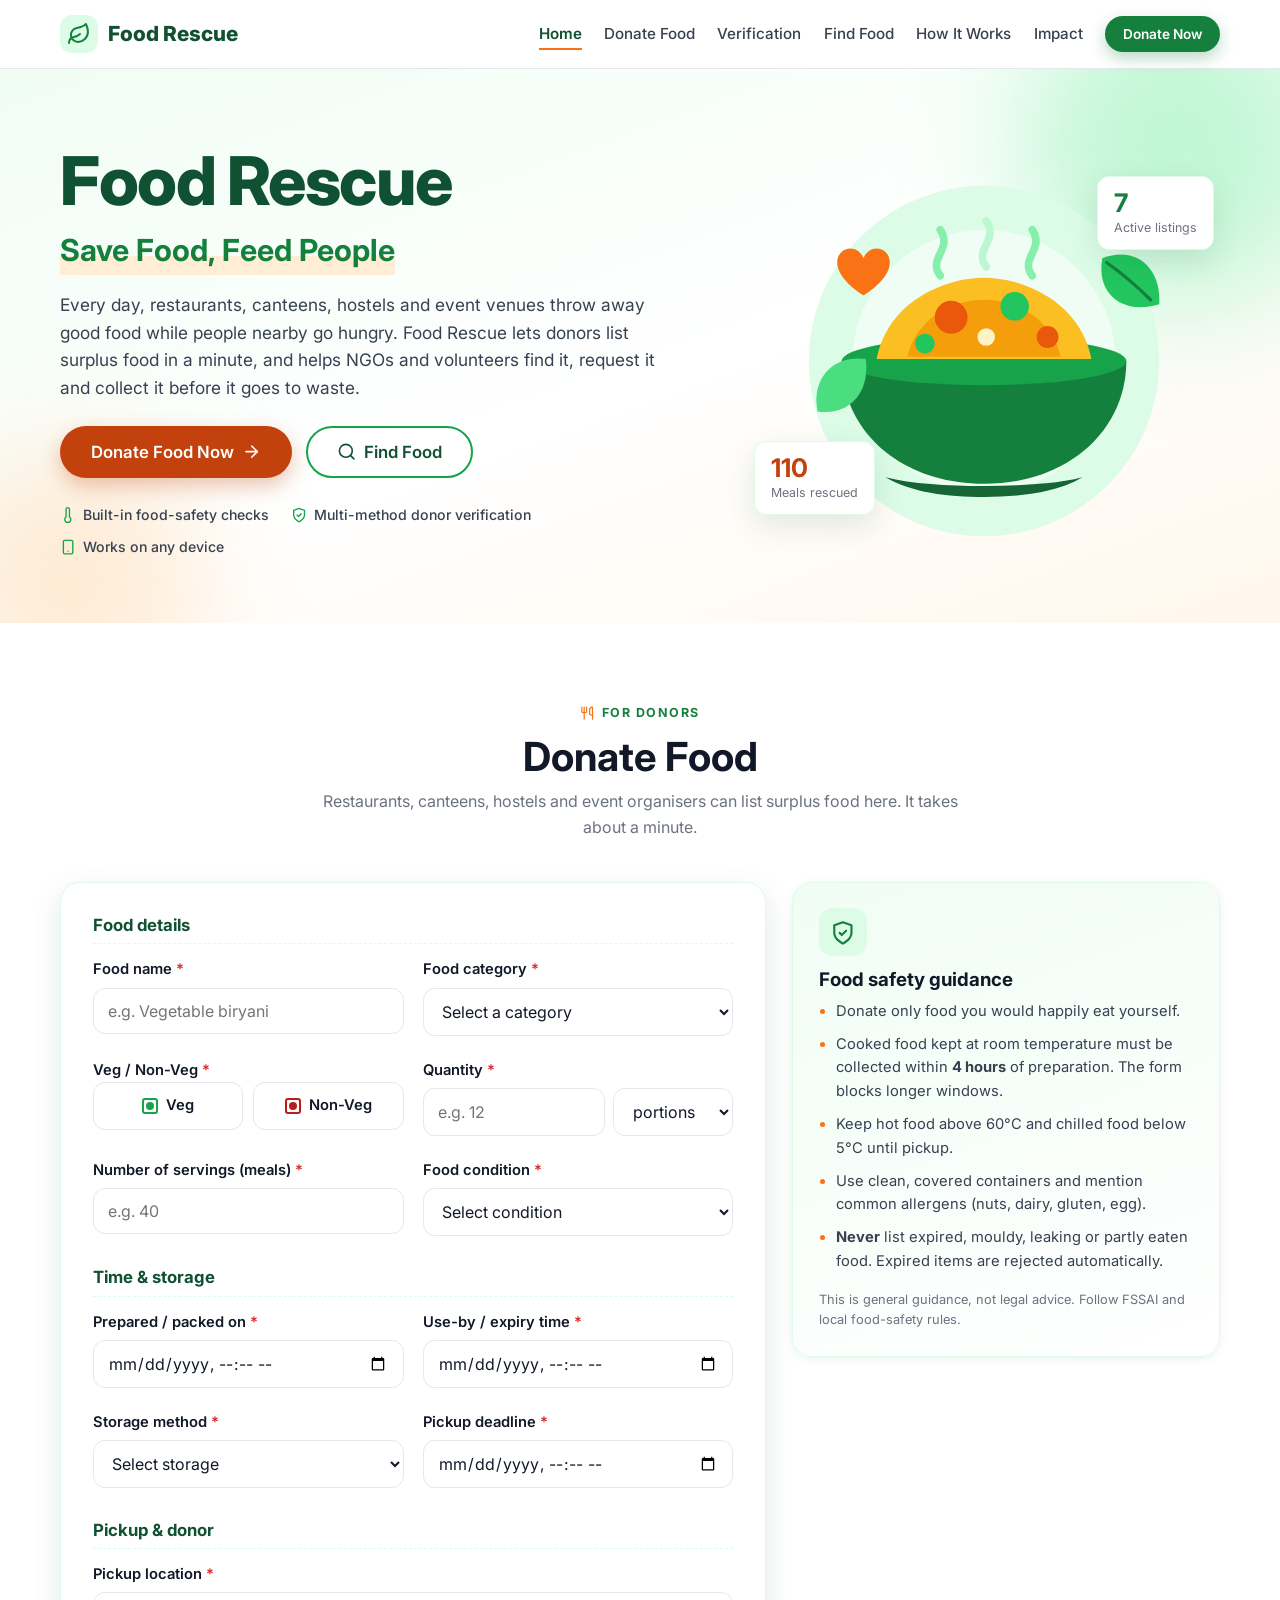
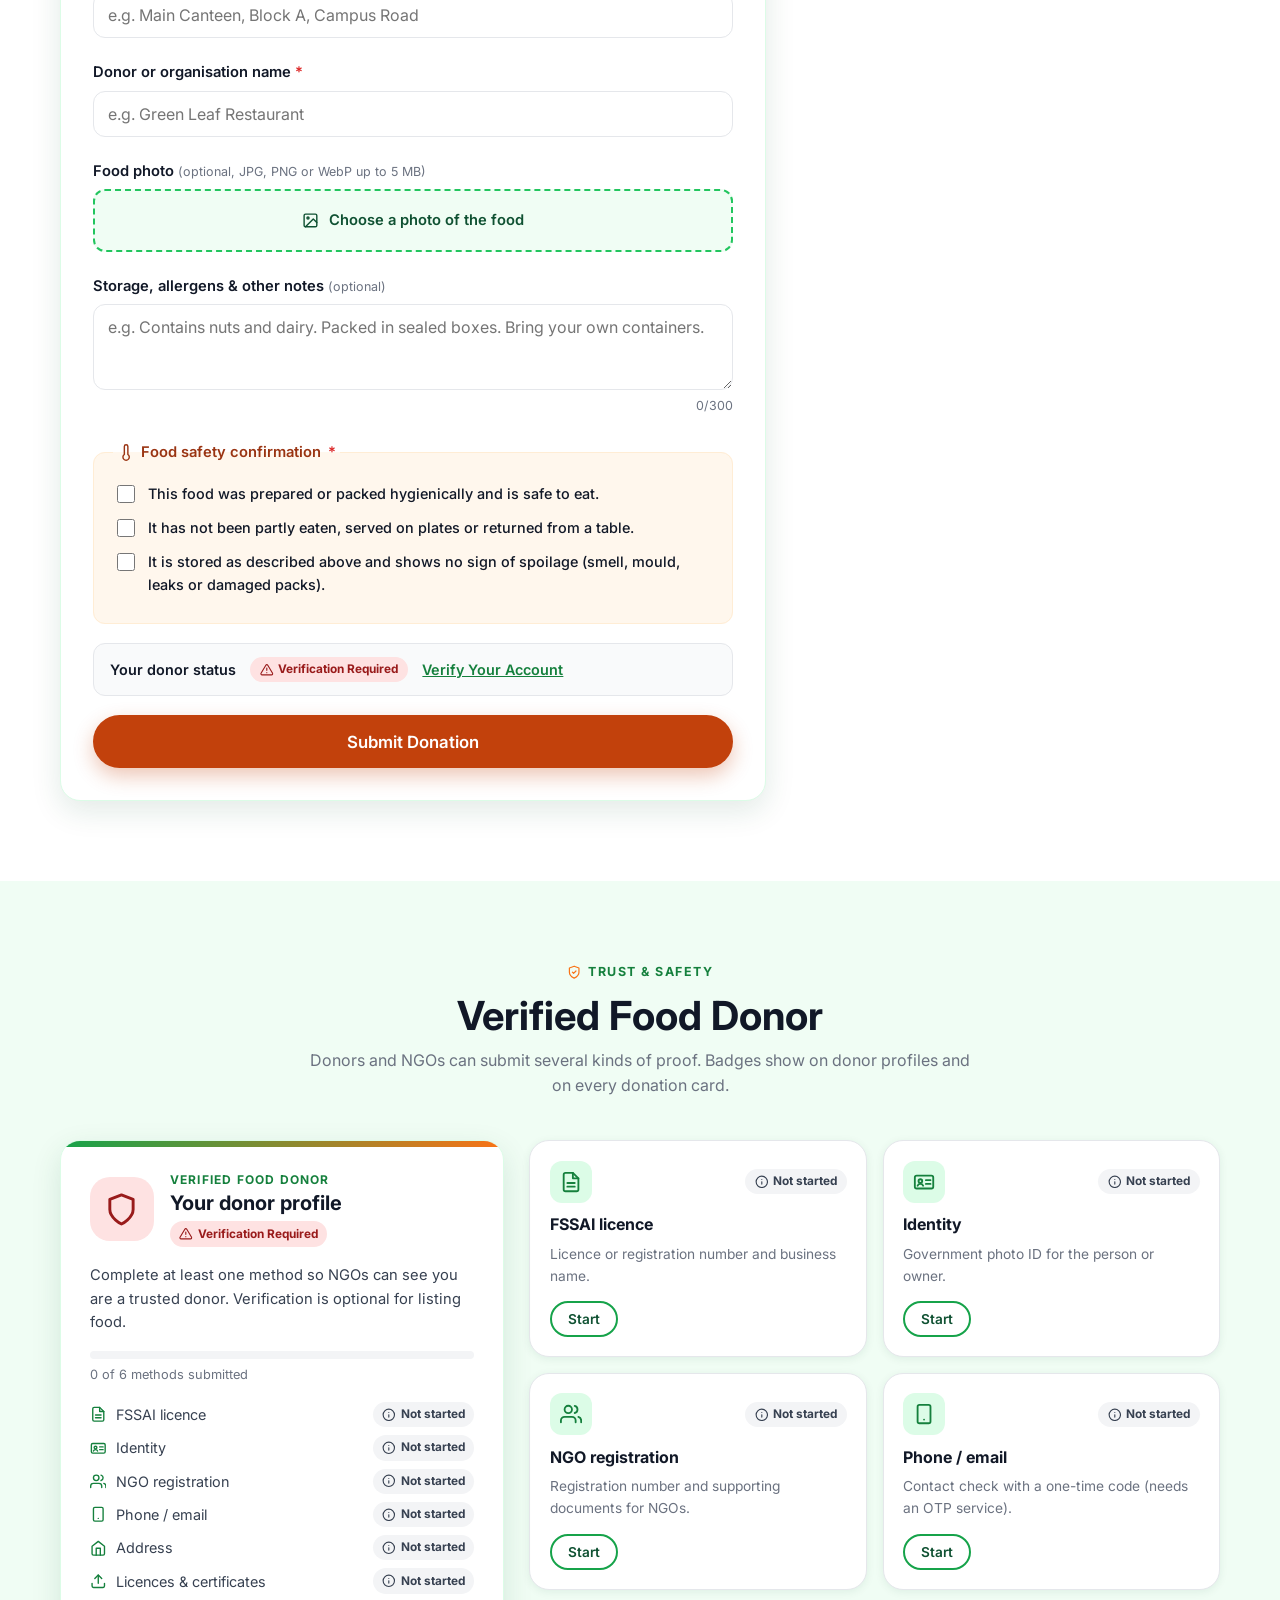
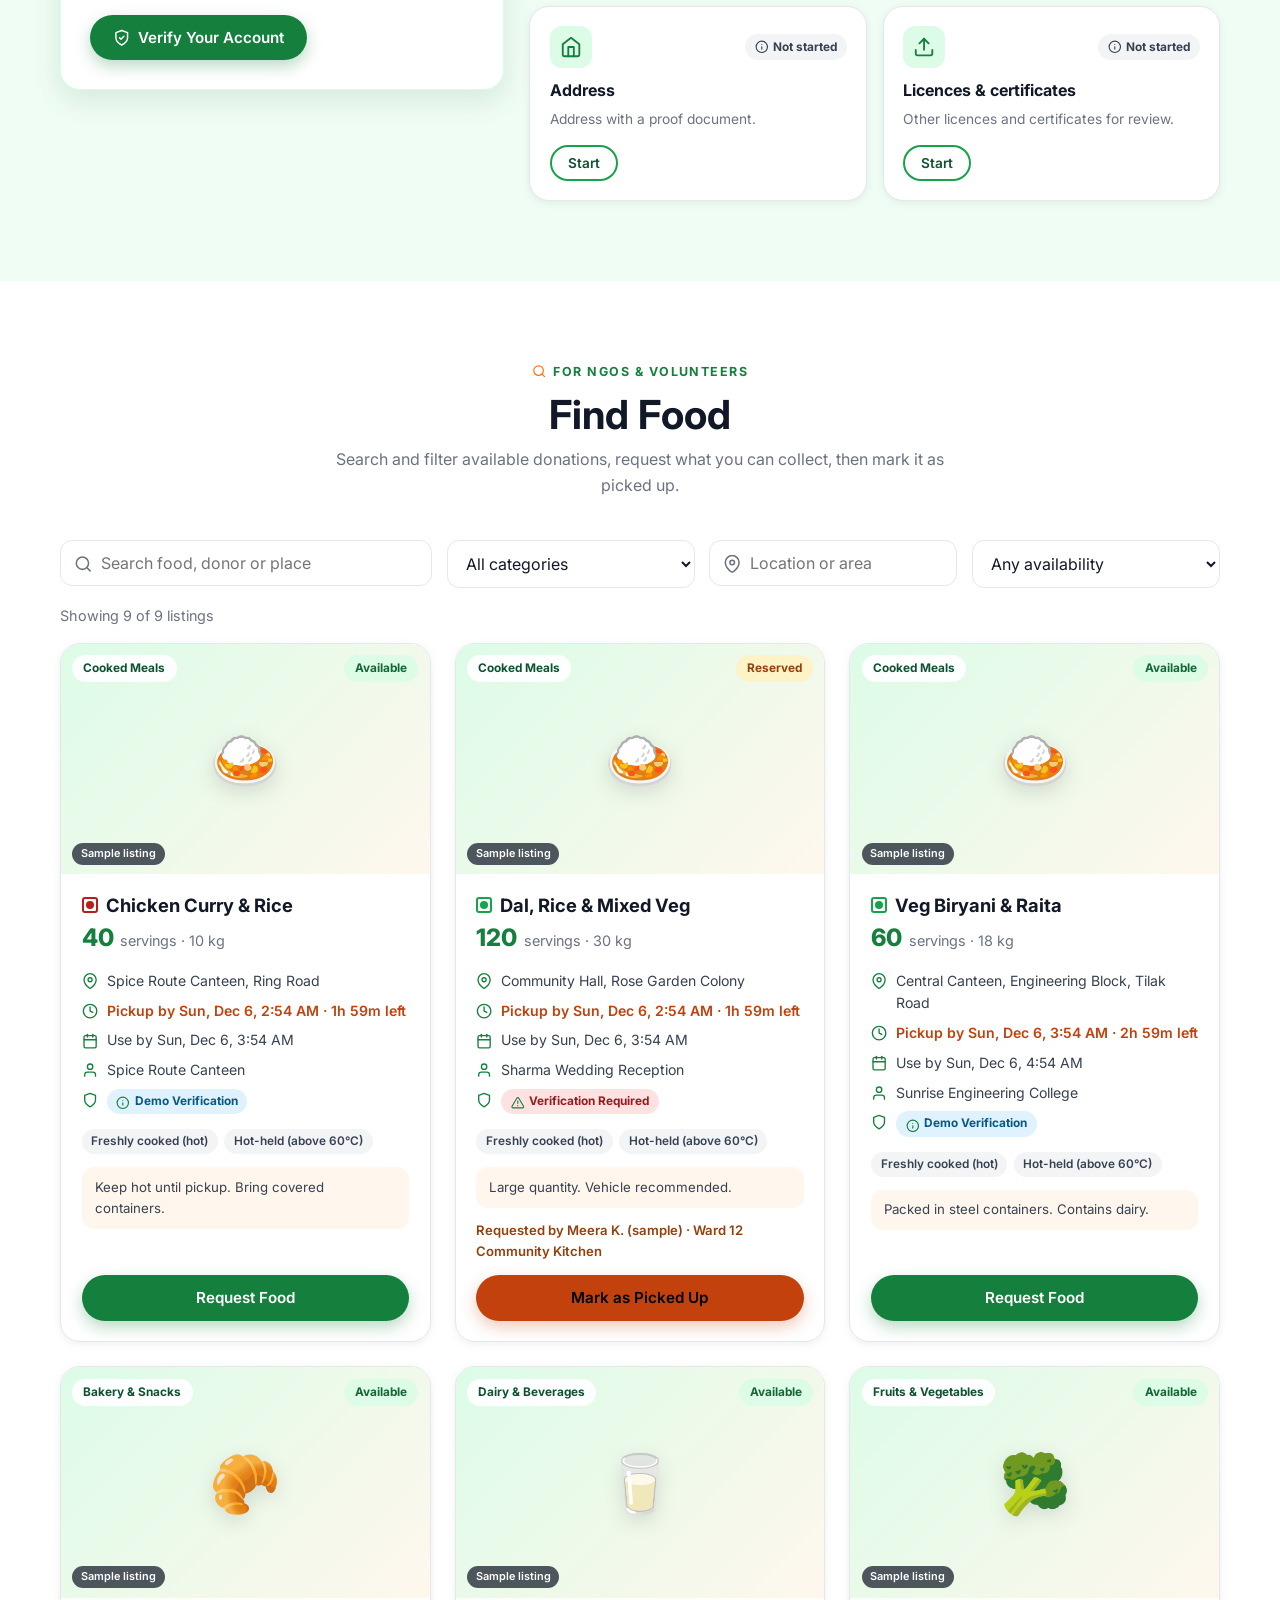
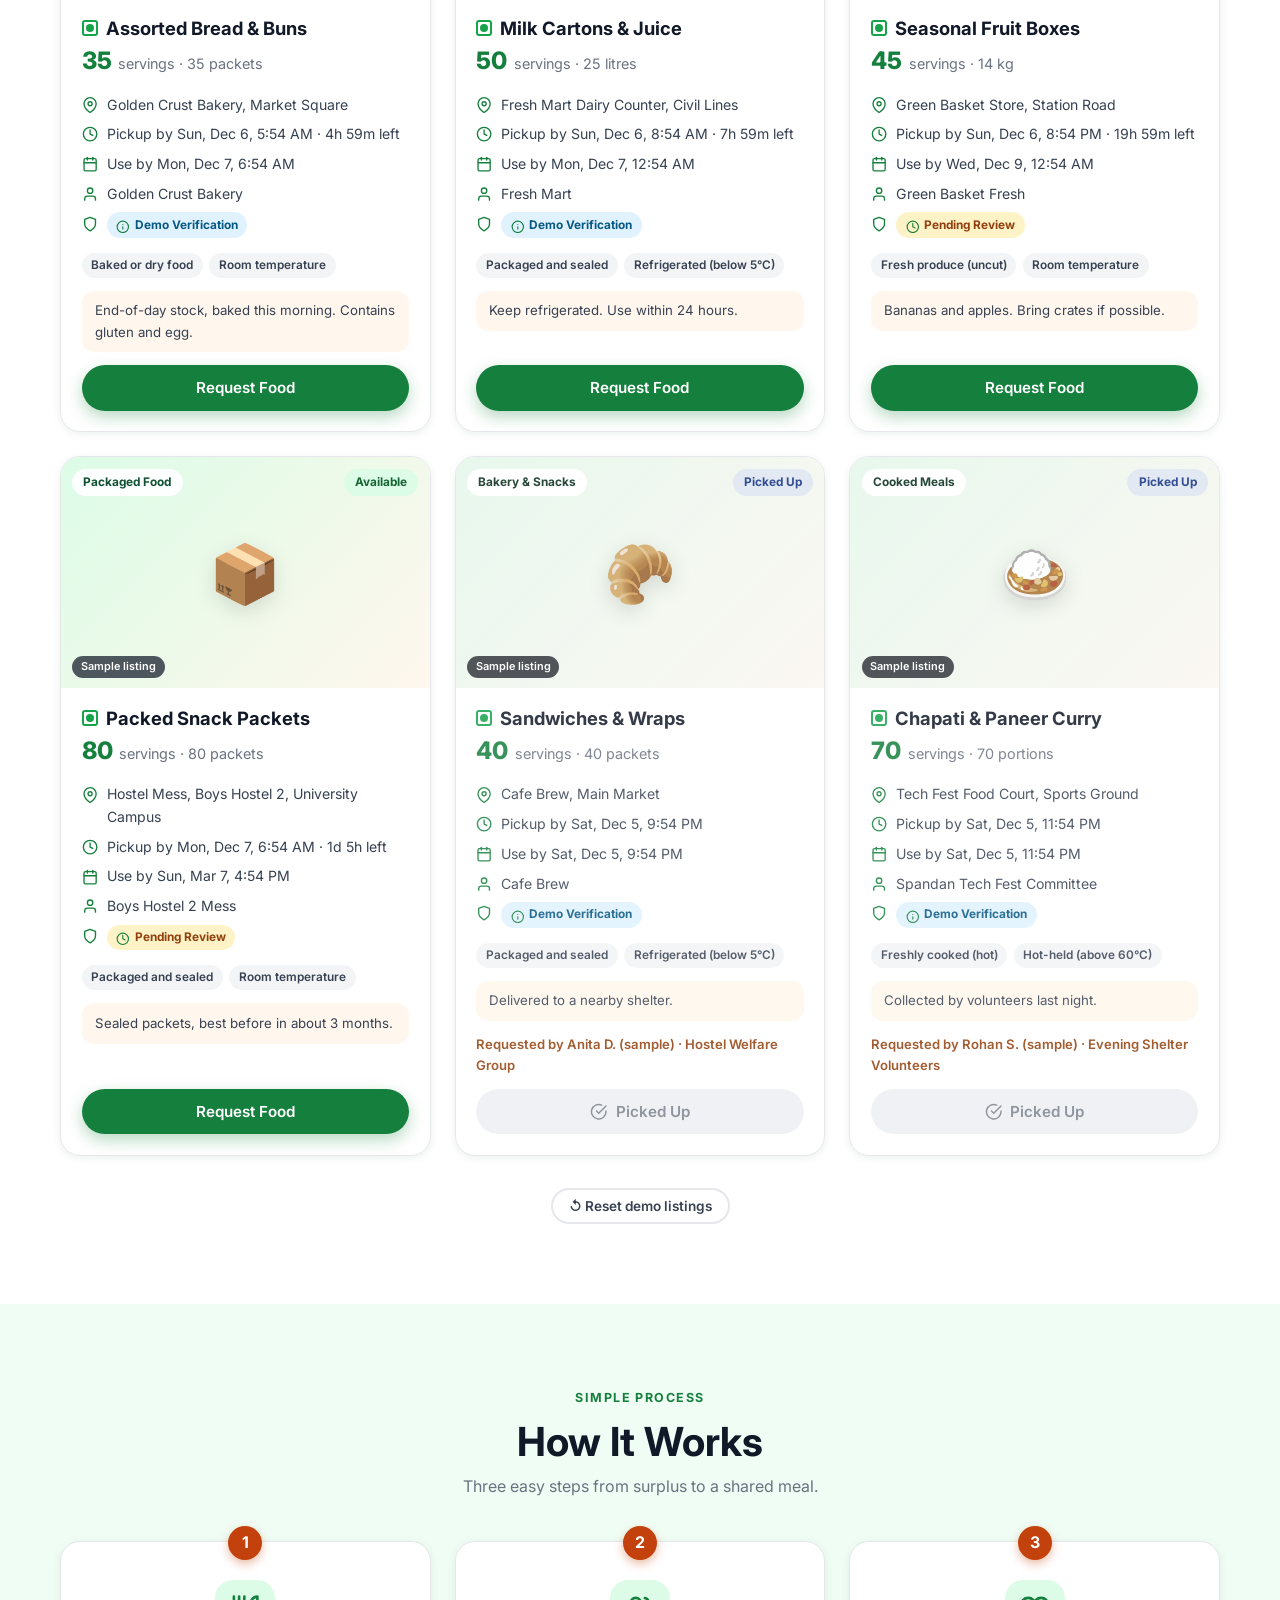
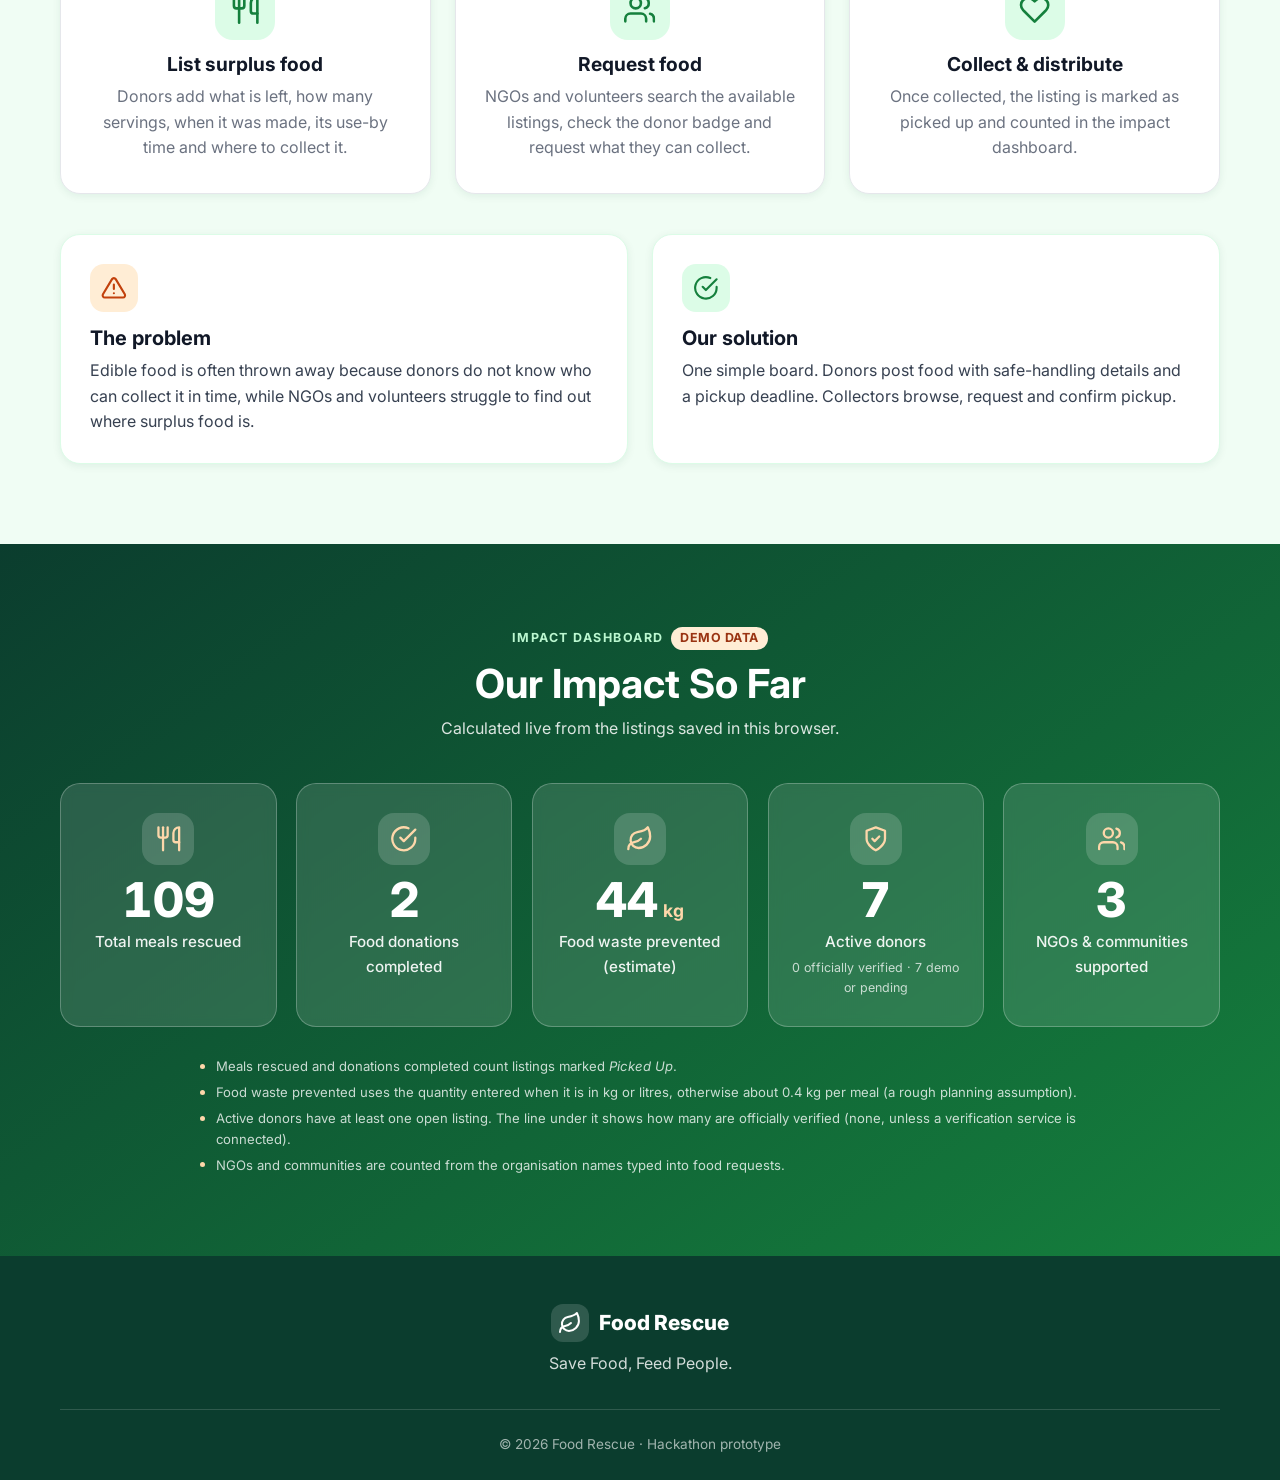
==== commit 6da16691: "Add files via upload" ====
--- a/index.html
+++ b/index.html
@@ -136,7 +136,7 @@
           </div>
           <div class="float-chip chip-b">
             <strong data-stat="mealsRescued">0</strong>
-            <span>Meals rescued (demo)</span>
+            <span>Meals rescued</span>
           </div>
         </div>
       </div>
@@ -199,7 +199,8 @@
                     <option value="kg">kg</option>
                     <option value="litres">litres</option>
                     <option value="packets">packets</option>
-                    <option value="trays">trays</option>
+                    <option value="trays">plates</option>
+                    <option value="trays">bottles</option>
                   </select>
                 </div>
                 <small class="error"></small>
@@ -746,7 +747,7 @@
           <small class="error"></small>
         </div>
         <div class="field">
-          <label for="requesterOrg">NGO, hostel or community <span class="optional">(optional)</span></label>
+          <label for="requesterOrg">NGO, hostel or community <span class="req" aria-hidden="true">*</span></label>
           <input type="text" id="requesterOrg" maxlength="80" autocomplete="organization" />
           <small class="error"></small>
         </div>
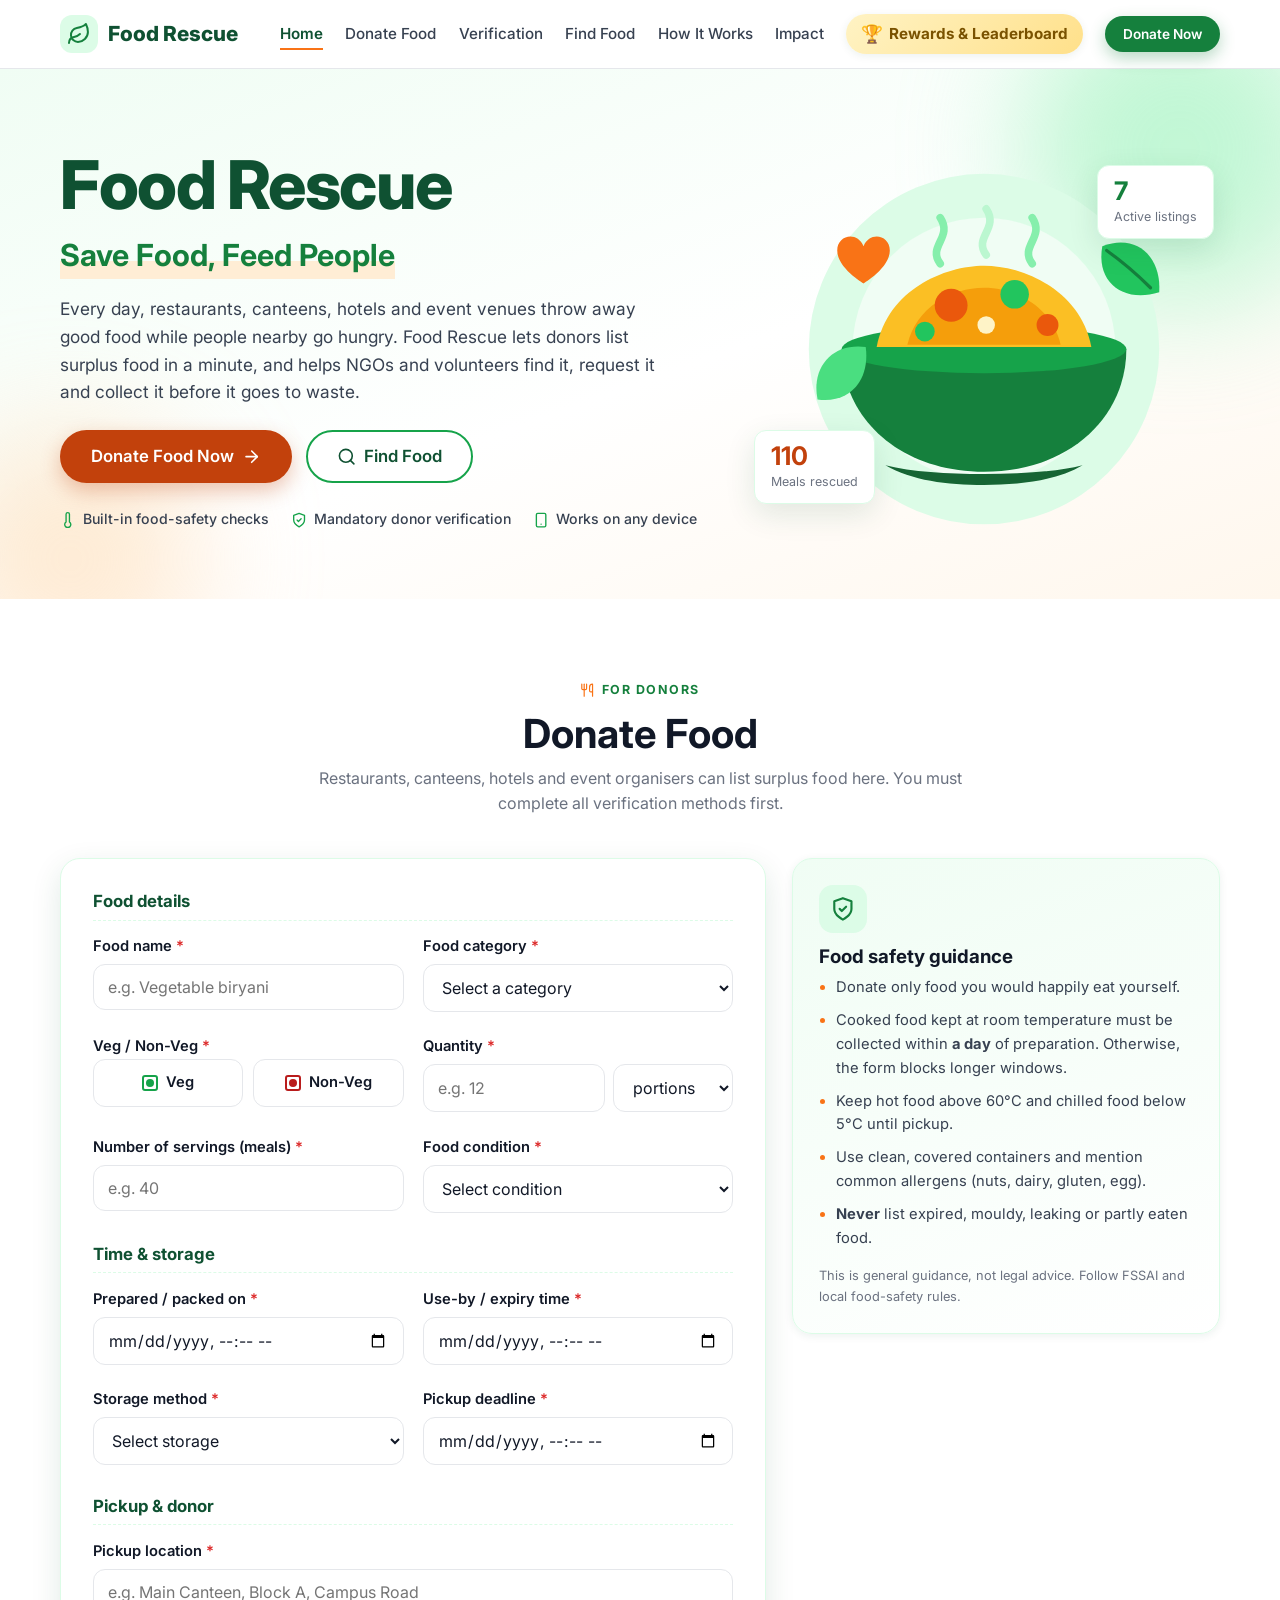
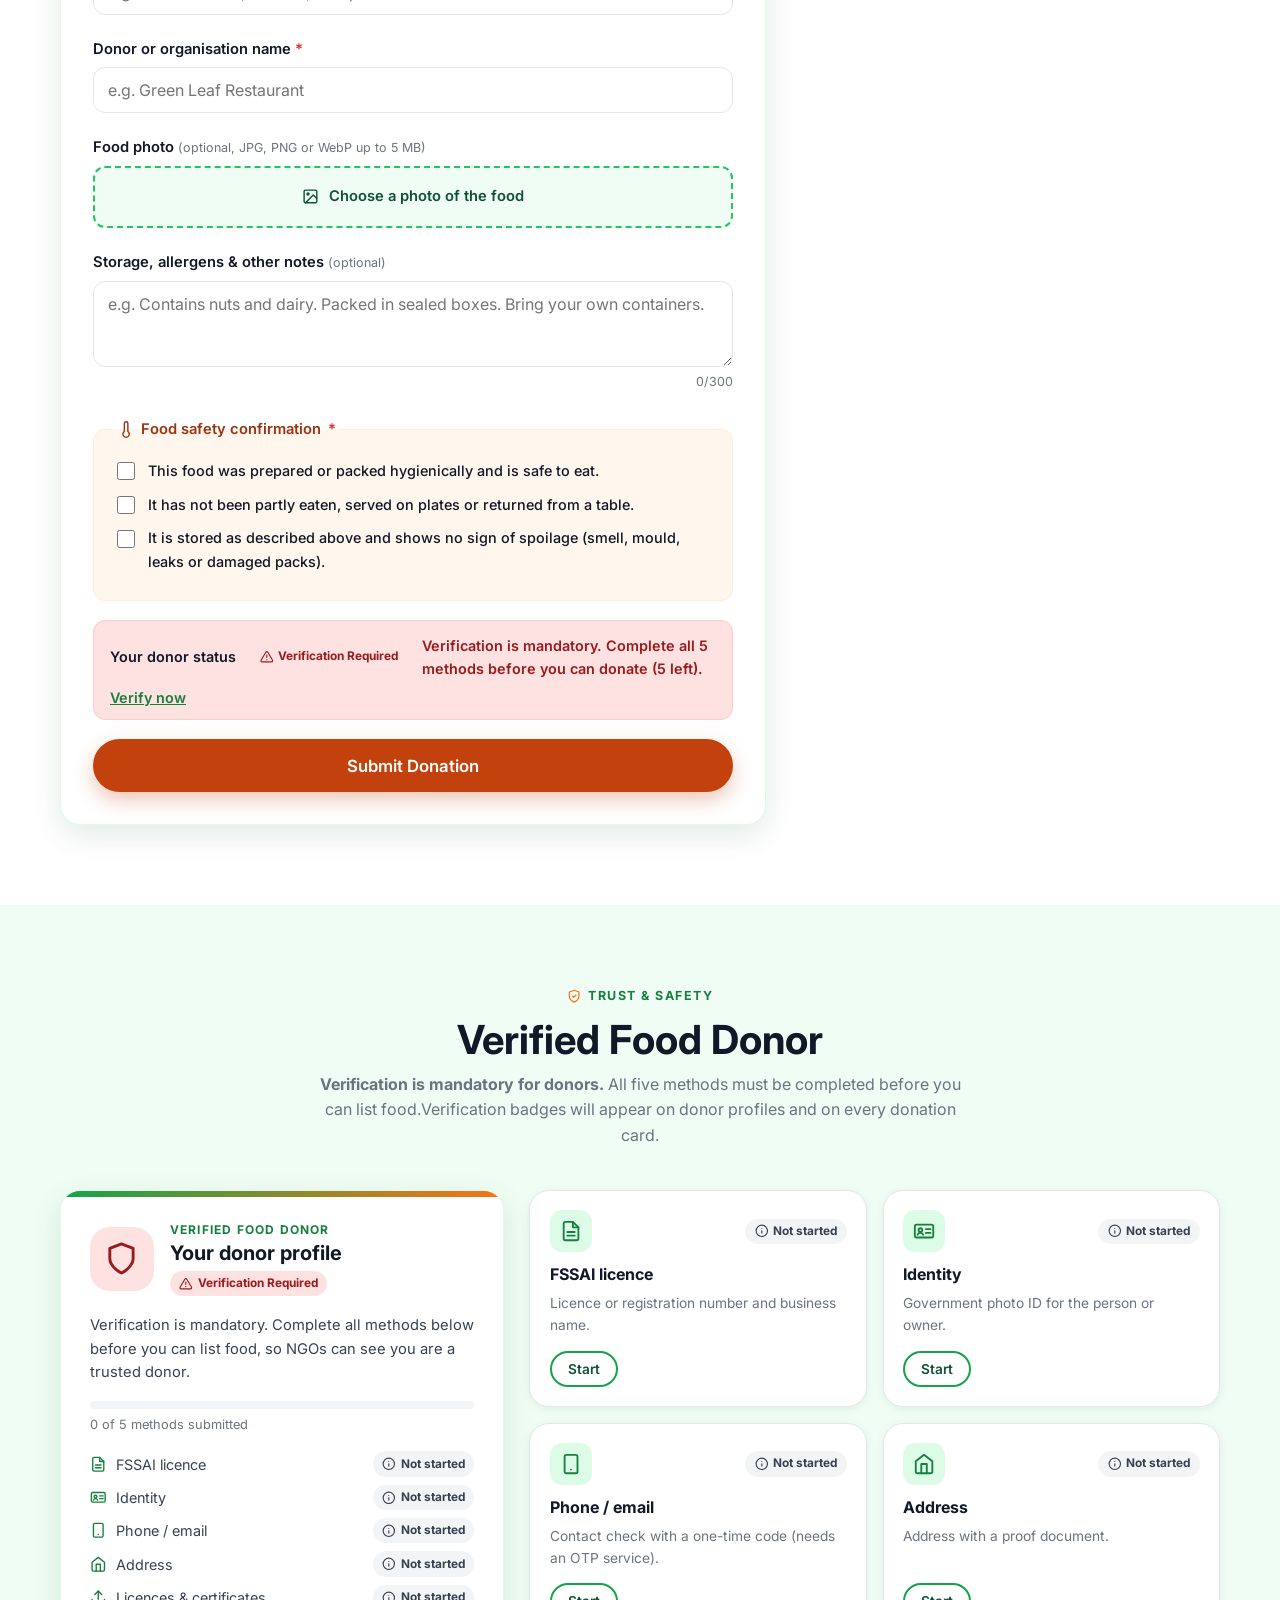
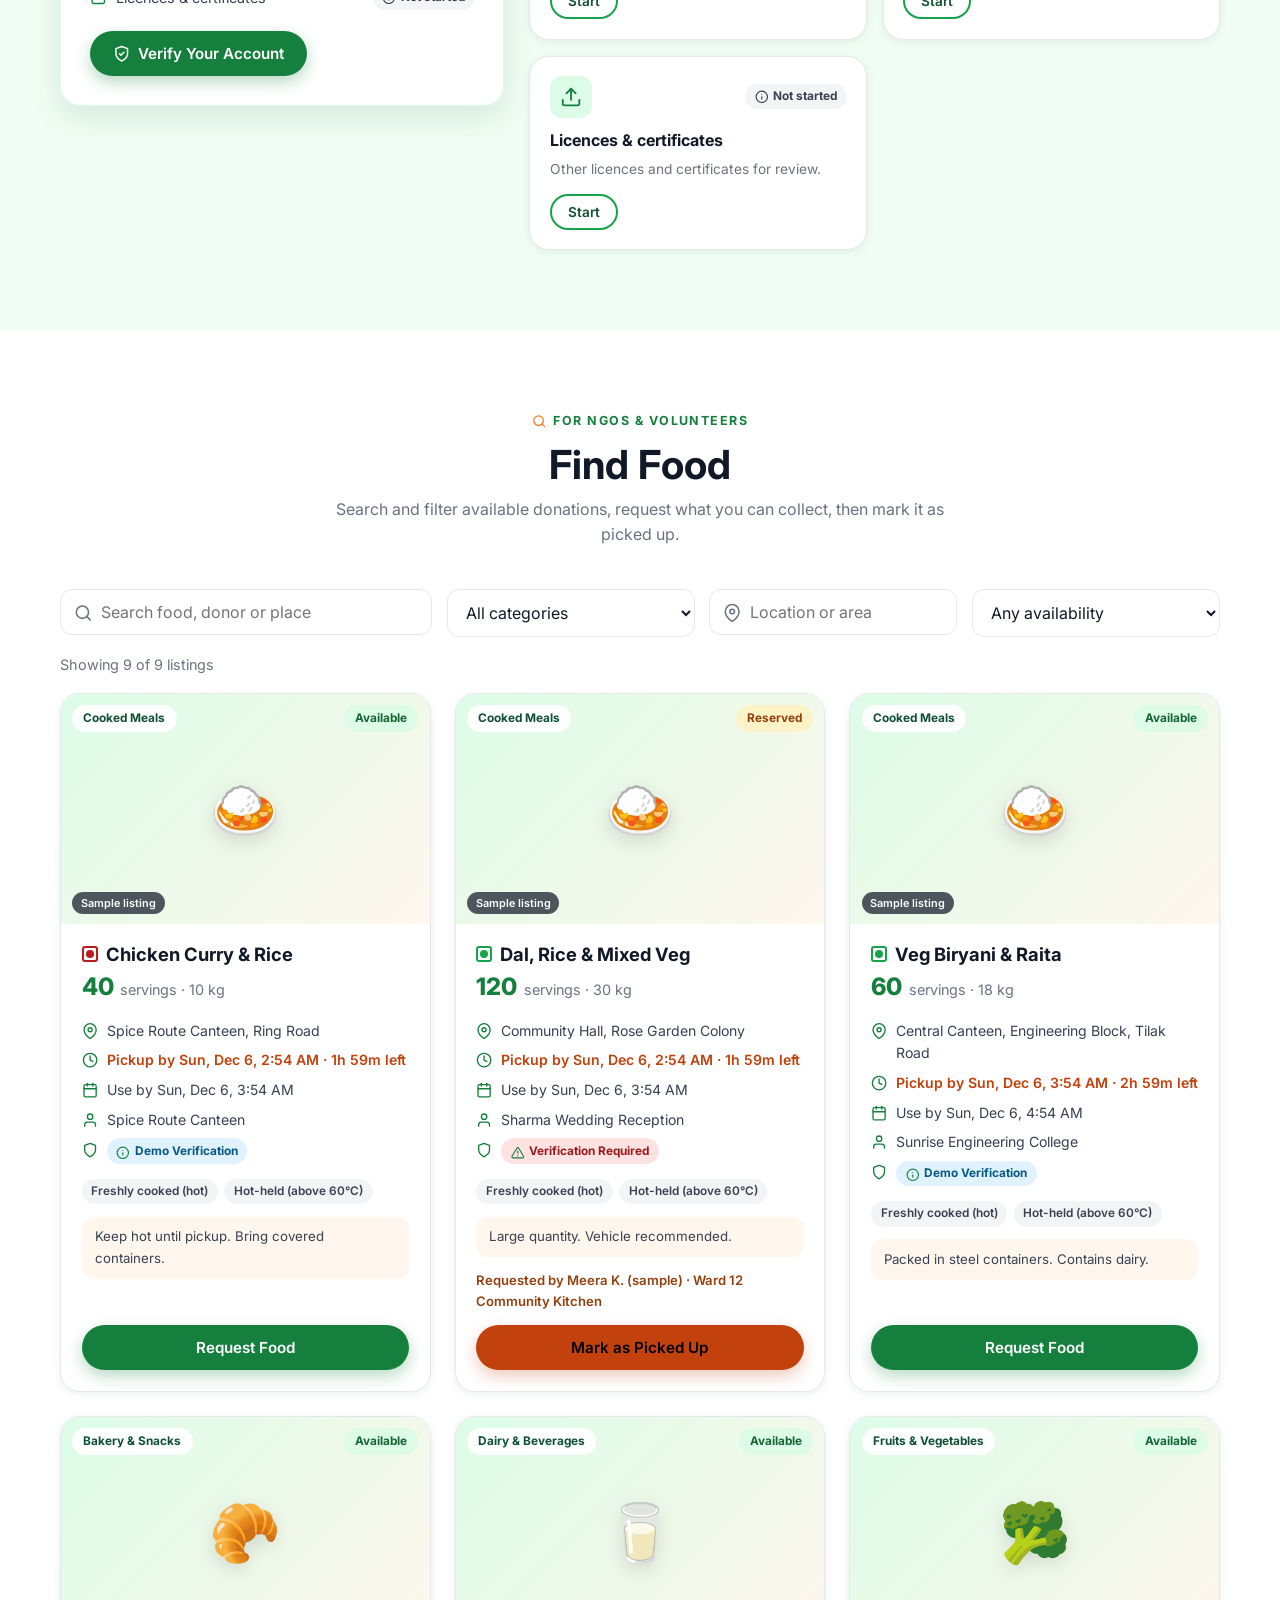
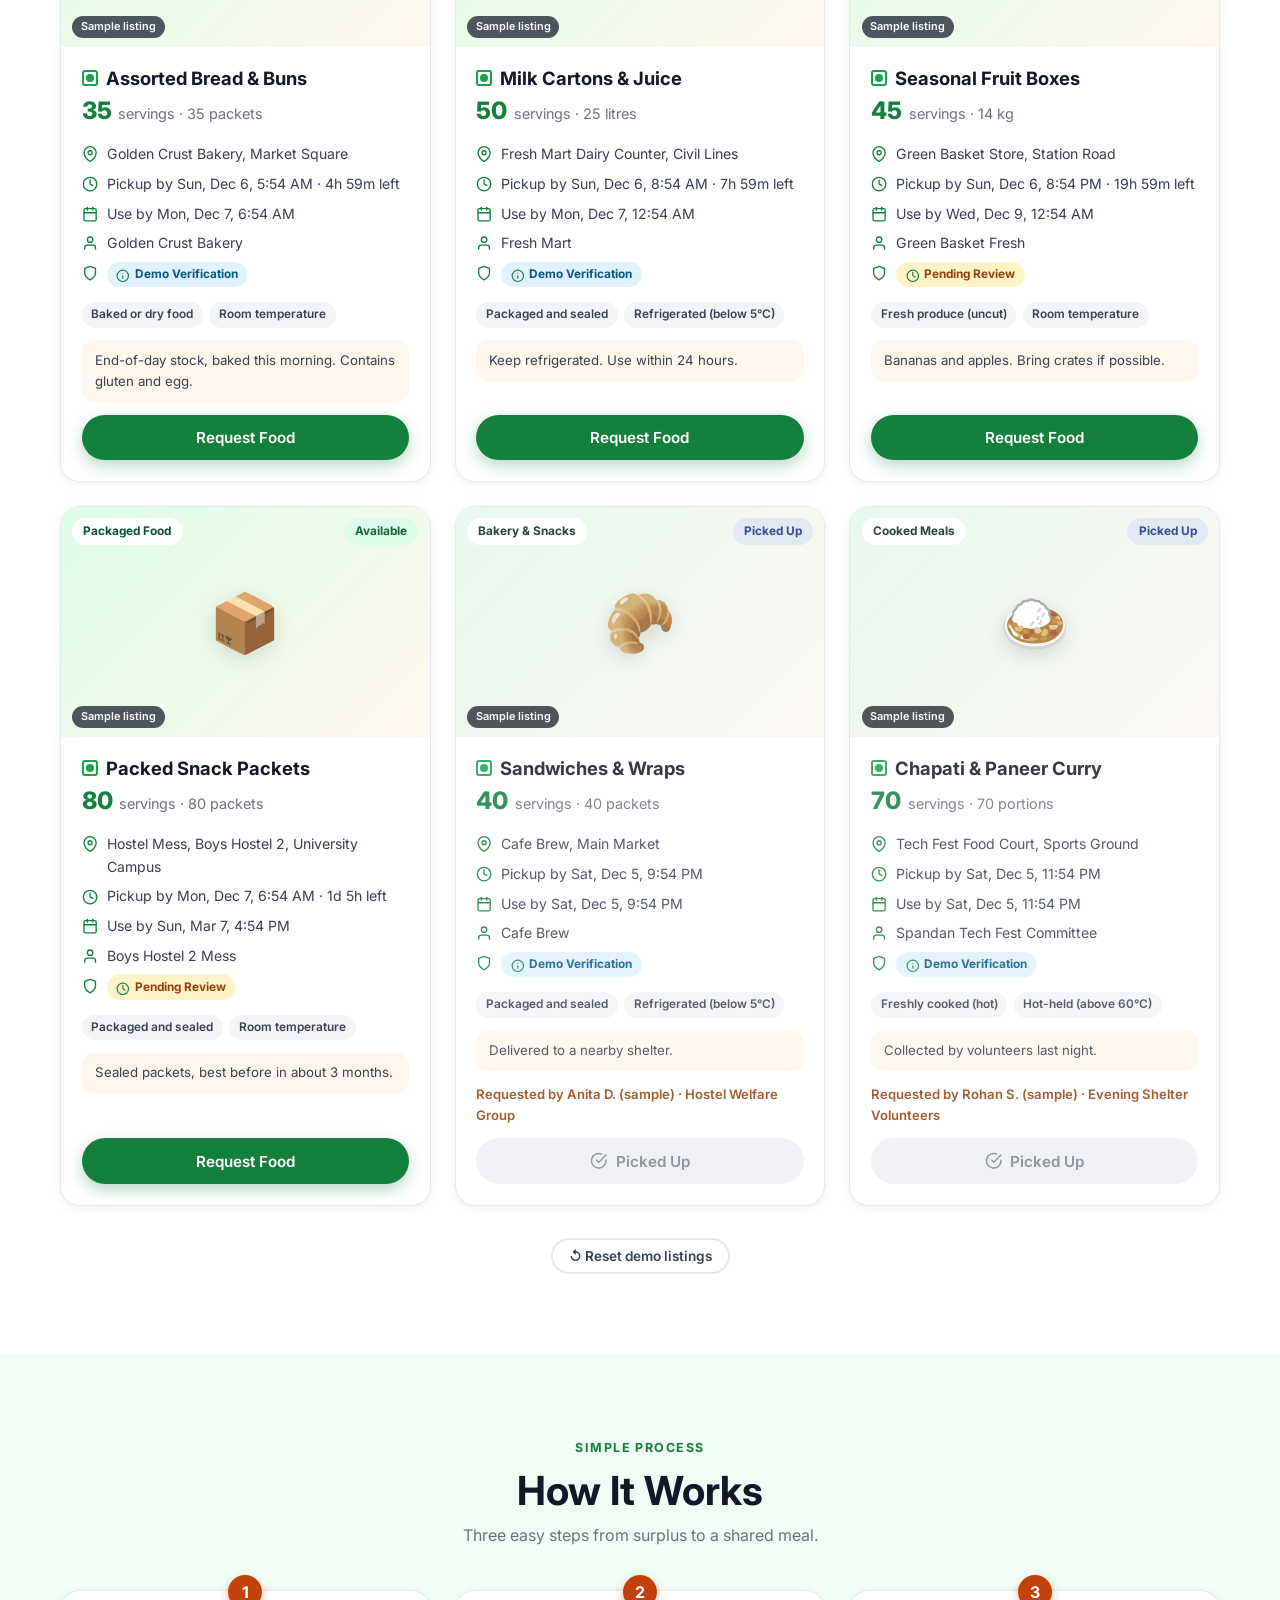
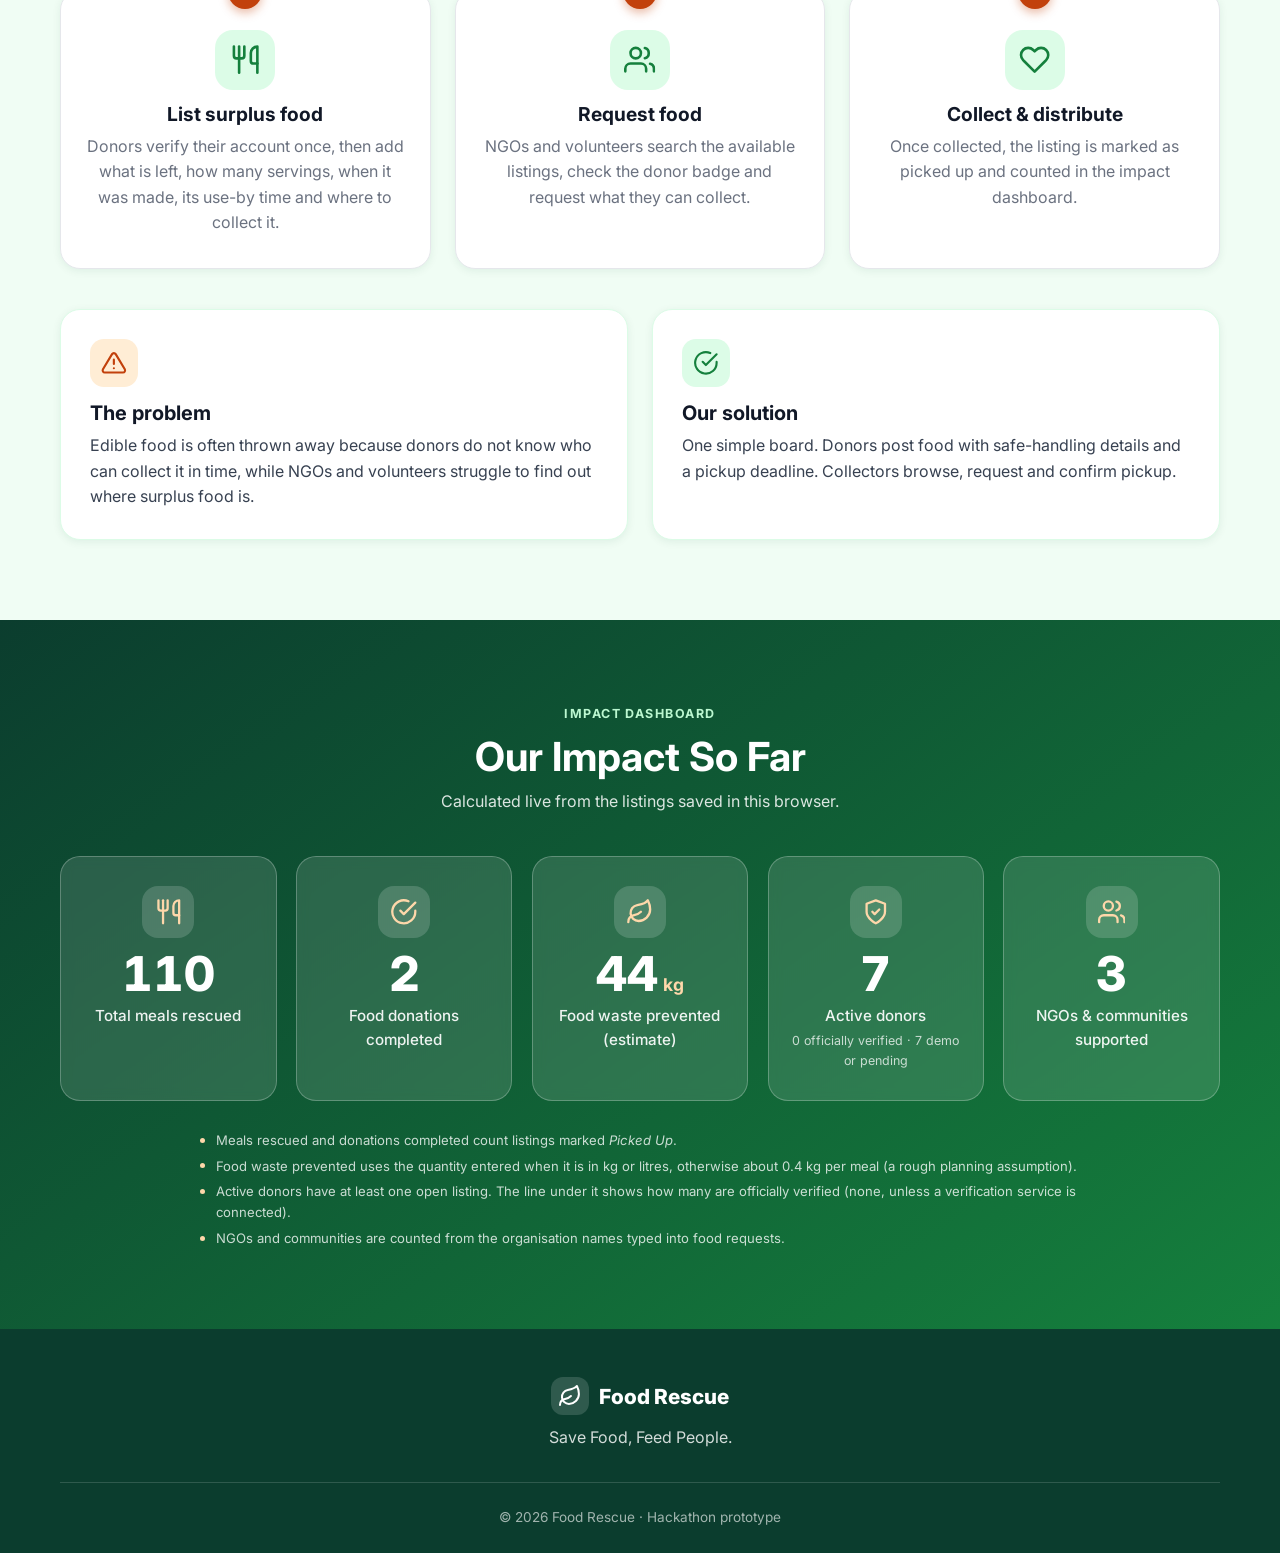
==== commit 166dc09b: "Add files via upload" ====
--- a/index.html
+++ b/index.html
@@ -68,6 +68,7 @@
         <a href="#find">Find Food</a>
         <a href="#how">How It Works</a>
         <a href="#impact">Impact</a>
+        <a href="rewards.html" class="nav-trophy" aria-label="Rewards and Leaderboard (opens a new page)"><span class="trophy-ic" aria-hidden="true">🏆</span> Rewards &amp; Leaderboard</a>
         <a href="#donate" class="btn btn-primary btn-sm nav-cta">Donate Now</a>
       </nav>
     </div>
@@ -84,7 +85,7 @@
           <h1 id="heroTitle">Food Rescue</h1>
           <p class="tagline">Save Food, Feed People</p>
           <p class="hero-desc">
-            Every day, restaurants, canteens, hostels and event venues throw away good food while people
+            Every day, restaurants, canteens, hotels and event venues throw away good food while people
             nearby go hungry. Food Rescue lets donors list surplus food in a minute, and helps NGOs and
             volunteers find it, request it and collect it before it goes to waste.
           </p>
@@ -96,7 +97,7 @@
           </div>
           <ul class="trust-row" aria-label="Highlights">
             <li><svg class="icon" aria-hidden="true"><use href="#i-thermometer"></use></svg> Built-in food-safety checks</li>
-            <li><svg class="icon" aria-hidden="true"><use href="#i-shield-check"></use></svg> Multi-method donor verification</li>
+            <li><svg class="icon" aria-hidden="true"><use href="#i-shield-check"></use></svg> Mandatory donor verification</li>
             <li><svg class="icon" aria-hidden="true"><use href="#i-smartphone"></use></svg> Works on any device</li>
           </ul>
         </div>
@@ -148,7 +149,7 @@
         <header class="section-head reveal">
           <span class="eyebrow"><svg class="icon" aria-hidden="true"><use href="#i-utensils"></use></svg> For donors</span>
           <h2 id="donateTitle">Donate Food</h2>
-          <p>Restaurants, canteens, hostels and event organisers can list surplus food here. It takes about a minute.</p>
+          <p>Restaurants, canteens, hotels and event organisers can list surplus food here. You must complete all verification methods first.</p>
         </header>
 
         <div class="donate-layout">
@@ -315,10 +316,10 @@
             <h3 id="guideTitle">Food safety guidance</h3>
             <ul class="guide-list">
               <li>Donate only food you would happily eat yourself.</li>
-              <li>Cooked food kept at room temperature must be collected within <strong>4 hours</strong> of preparation. The form blocks longer windows.</li>
+              <li>Cooked food kept at room temperature must be collected within <strong>a day</strong> of preparation. Otherwise, the form blocks longer windows.</li>
               <li>Keep hot food above 60°C and chilled food below 5°C until pickup.</li>
               <li>Use clean, covered containers and mention common allergens (nuts, dairy, gluten, egg).</li>
-              <li><strong>Never</strong> list expired, mouldy, leaking or partly eaten food. Expired items are rejected automatically.</li>
+              <li><strong>Never</strong> list expired, mouldy, leaking or partly eaten food.</li>
             </ul>
             <p class="guide-note">This is general guidance, not legal advice. Follow FSSAI and local food-safety rules.</p>
           </aside>
@@ -332,7 +333,7 @@
         <header class="section-head reveal">
           <span class="eyebrow"><svg class="icon" aria-hidden="true"><use href="#i-shield-check"></use></svg> Trust &amp; safety</span>
           <h2 id="verifyTitle">Verified Food Donor</h2>
-          <p>Donors and NGOs can submit several kinds of proof. Badges show on donor profiles and on every donation card.</p>
+          <p><strong>Verification is mandatory for donors.</strong> All five methods must be completed before you can list food.Verification badges will appear on donor profiles and on every donation card.</p>
         </header>
 
         <div class="verify-layout">
@@ -412,7 +413,7 @@
             <span class="step-num">1</span>
             <div class="step-icon" aria-hidden="true"><svg class="icon"><use href="#i-utensils"></use></svg></div>
             <h3>List surplus food</h3>
-            <p>Donors add what is left, how many servings, when it was made, its use-by time and where to collect it.</p>
+            <p>Donors verify their account once, then add what is left, how many servings, when it was made, its use-by time and where to collect it.</p>
           </li>
           <li class="step-card reveal">
             <span class="step-num">2</span>
@@ -447,7 +448,7 @@
     <section class="section section-green" id="impact" aria-labelledby="impactTitle">
       <div class="container">
         <header class="section-head light reveal">
-          <span class="eyebrow">Impact dashboard <span class="demo-pill">Demo data</span></span>
+          <span class="eyebrow">Impact dashboard</span>
           <h2 id="impactTitle">Our Impact So Far</h2>
           <p>Calculated live from the listings saved in this browser.</p>
         </header>
@@ -514,7 +515,7 @@
     <div class="dialog-head">
       <div>
         <h2 id="verifyDialogTitle">Verify Your Account</h2>
-        <p>Choose any method. Each one is saved as <strong>Pending Review</strong> in this demo.</p>
+        <p>Verification is <strong>mandatory</strong> to donate food. Complete <strong>all five methods</strong> below. Each one is saved as <strong>Pending Review</strong> in this demo.</p>
       </div>
       <button type="button" class="icon-btn" data-close-dialog aria-label="Close verification form">
         <svg class="icon" aria-hidden="true"><use href="#i-x"></use></svg>
@@ -586,46 +587,7 @@
         </form>
       </details>
 
-      <!-- 3. NGO -->
-      <details class="v-panel" data-method="ngo">
-        <summary>
-          <svg class="icon" aria-hidden="true"><use href="#i-users"></use></svg>
-          <span class="v-title">NGO registration (for NGOs)</span>
-          <span data-method-badge="ngo"></span>
-        </summary>
-        <form data-method="ngo" novalidate>
-          <p class="v-help">NGOs can submit their registration number and supporting documents. A reviewer would check these against the registrar's records.</p>
-          <div class="field">
-            <label for="ngoName">NGO name <span class="req" aria-hidden="true">*</span></label>
-            <input type="text" id="ngoName" name="ngoName" maxlength="80" autocomplete="organization" />
-            <small class="error"></small>
-          </div>
-          <div class="field">
-            <label for="ngoType">Registration type <span class="req" aria-hidden="true">*</span></label>
-            <select id="ngoType" name="ngoType">
-              <option value="">Select type</option>
-              <option>Society</option>
-              <option>Trust</option>
-              <option>Section 8 company</option>
-              <option>Other</option>
-            </select>
-            <small class="error"></small>
-          </div>
-          <div class="field">
-            <label for="ngoReg">Registration number <span class="req" aria-hidden="true">*</span></label>
-            <input type="text" id="ngoReg" name="ngoReg" maxlength="40" autocomplete="off" />
-            <small class="error"></small>
-          </div>
-          <div class="field">
-            <label for="ngoFile">Registration certificate / documents <span class="req" aria-hidden="true">*</span> <span class="optional">(up to 3 files)</span></label>
-            <input type="file" id="ngoFile" name="ngoFile" accept="application/pdf,image/jpeg,image/png" multiple />
-            <small class="error"></small>
-          </div>
-          <button type="submit" class="btn btn-primary">Submit for review</button>
-        </form>
-      </details>
-
-      <!-- 4. Phone / email -->
+      <!-- 3. Phone / email -->
       <details class="v-panel" data-method="contact">
         <summary>
           <svg class="icon" aria-hidden="true"><use href="#i-smartphone"></use></svg>
@@ -657,7 +619,7 @@
         </form>
       </details>
 
-      <!-- 5. Address -->
+      <!-- 4. Address -->
       <details class="v-panel" data-method="address">
         <summary>
           <svg class="icon" aria-hidden="true"><use href="#i-home"></use></svg>
@@ -696,7 +658,7 @@
         </form>
       </details>
 
-      <!-- 6. Documents -->
+      <!-- 5. Documents -->
       <details class="v-panel" data-method="documents">
         <summary>
           <svg class="icon" aria-hidden="true"><use href="#i-upload"></use></svg>
--- a/style.css
+++ b/style.css
@@ -316,6 +316,8 @@
   font-size: 0.9rem;
 }
 .donor-status-label { font-weight: 600; color: var(--gray-900); }
+.donor-status.is-required { background: var(--red-100); border-color: #fecaca; }
+.donor-status-note { flex: 1 1 14rem; font-weight: 600; color: var(--red-800); }
 
 .form-success {
   display: flex; align-items: center; gap: 0.6rem; margin-bottom: 1.2rem; padding: 0.8rem 1rem;
@@ -672,3 +674,10 @@
   *, *::before, *::after { animation: none !important; transition: none !important; scroll-behavior: auto !important; }
   .reveal { opacity: 1; transform: none; }
 }
+
+/* Navbar: single Rewards & Leaderboard icon link */
+.nav-links a.nav-trophy { display: inline-flex; align-items: center; gap: .4rem; padding: .4rem .9rem; border-radius: 999px; background: linear-gradient(135deg, #fff3c4, #ffe08a); color: #7a5200; font-weight: 700; box-shadow: var(--shadow-sm); transition: transform .2s, box-shadow .2s; }
+.nav-links a.nav-trophy::after { display: none; }
+.nav-links a.nav-trophy:hover { transform: translateY(-2px); box-shadow: var(--shadow-md); }
+.nav-links a.nav-trophy .trophy-ic { font-size: 1.1rem; animation: trophyWiggle 3s ease-in-out infinite; }
+@keyframes trophyWiggle { 0%, 88%, 100% { transform: rotate(0); } 92% { transform: rotate(-14deg); } 96% { transform: rotate(14deg); } }
